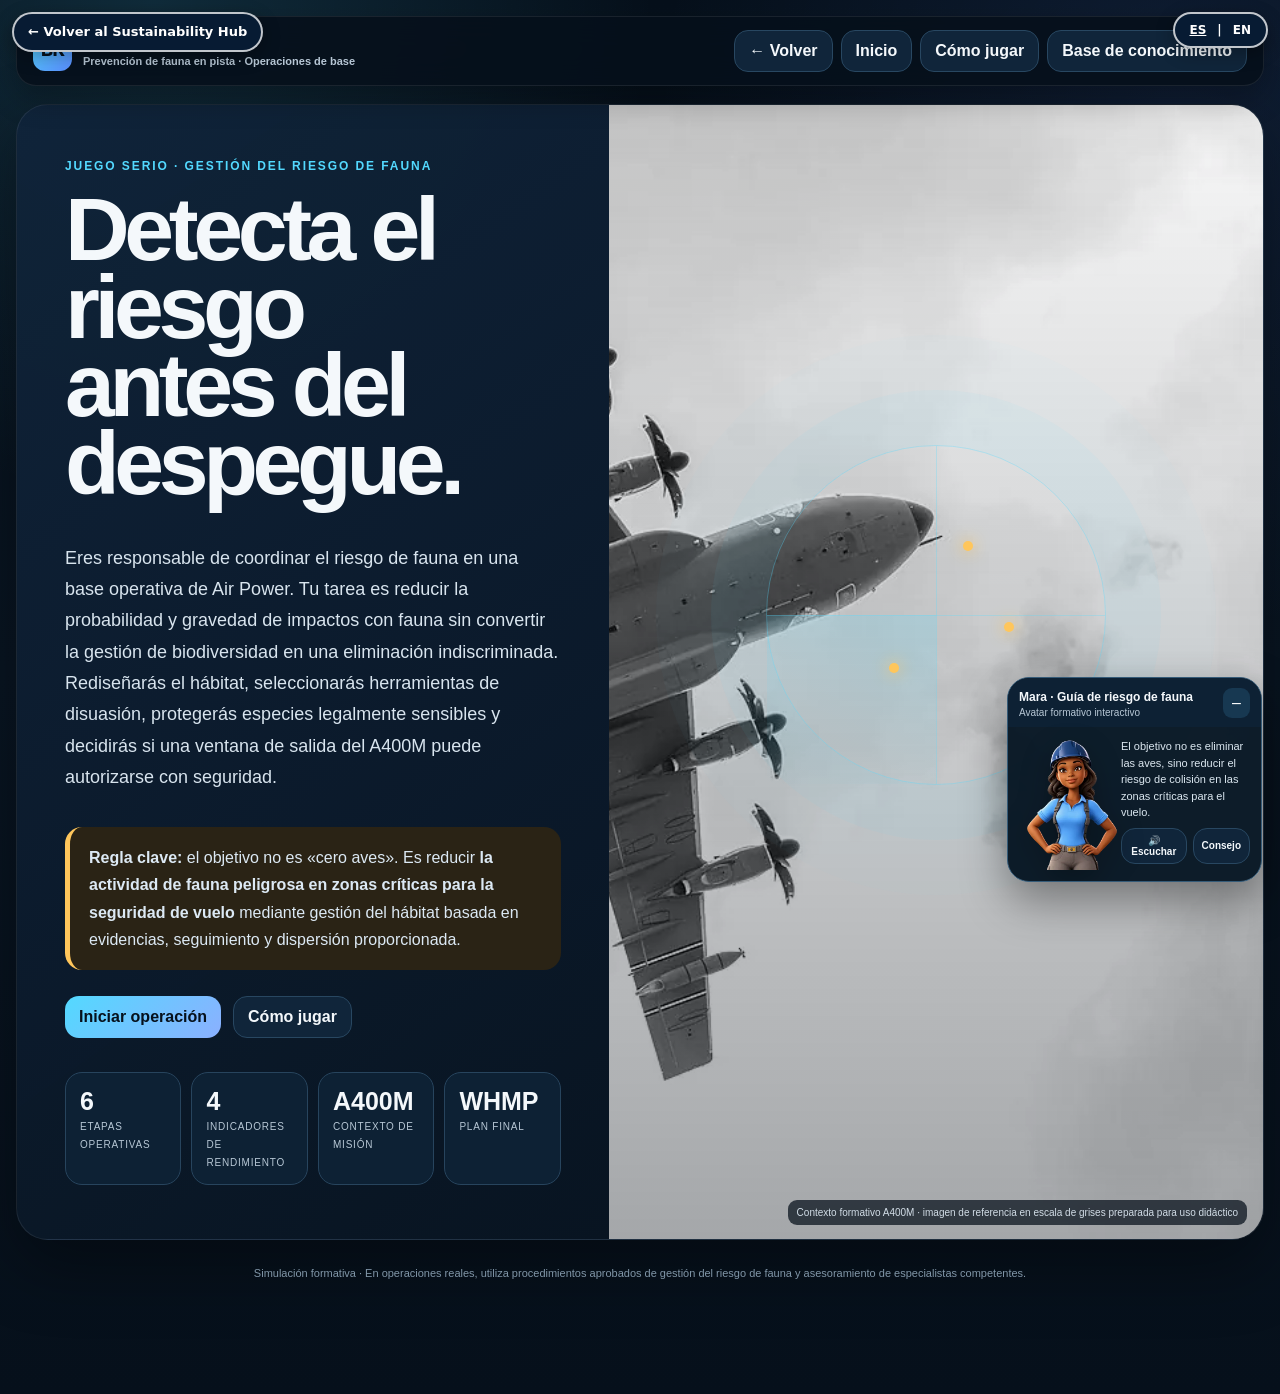
==== index.html @ 530a8920 "Replace schematic with hyperrealistic integrated airfield photo and reposition six clickable hotspot" ====
<!doctype html>
<html lang="en">
<head>
<meta charset="utf-8" />
<meta name="viewport" content="width=device-width,initial-scale=1" />
<title>Bio-Radar · Runway Wildlife Prevention</title>
<meta name="description" content="Interactive wildlife hazard management serious game for air-base operations." />
<style>
:root{
 --bg:#07111d;--bg2:#0b1a29;--panel:#0d2032;--panel2:#112a40;--line:#284761;--text:#f4f8fb;--muted:#b7c7d5;
 --cyan:#53d9ff;--blue:#5a8cff;--green:#58e6a4;--amber:#ffc65b;--red:#ff6e78;--violet:#b18cff;
 --shadow:0 24px 68px rgba(0,0,0,.38);--r:24px
}
*{box-sizing:border-box}html{scroll-behavior:smooth}body{margin:0;font-family:Inter,Segoe UI,Arial,sans-serif;color:var(--text);background:
radial-gradient(circle at 12% 0%,rgba(83,217,255,.14),transparent 28%),radial-gradient(circle at 92% 8%,rgba(90,140,255,.11),transparent 30%),linear-gradient(180deg,#06101b,#091522 48%,#06101b);min-height:100vh}
button{font:inherit}.shell{max-width:1460px;margin:auto;padding:16px}.topbar{position:sticky;top:10px;z-index:50;display:flex;align-items:center;justify-content:space-between;gap:14px;padding:13px 16px;background:rgba(6,16,27,.90);backdrop-filter:blur(16px);border:1px solid rgba(255,255,255,.08);border-radius:20px;box-shadow:0 12px 30px rgba(0,0,0,.28)}
.brand{display:flex;align-items:center;gap:11px;font-weight:900}.mark{width:39px;height:39px;border-radius:12px;background:linear-gradient(135deg,var(--cyan),var(--blue));color:#05121e;display:grid;place-items:center;font-weight:1000}.brand small{display:block;color:var(--muted);font-size:11px;font-weight:700;margin-top:2px}.nav{display:flex;gap:8px;flex-wrap:wrap}.btn{border:1px solid var(--line);background:#10253a;color:var(--text);padding:11px 14px;border-radius:14px;font-weight:850;cursor:pointer;transition:.18s}.btn:hover{transform:translateY(-1px);border-color:#4f789a}.btn.primary{background:linear-gradient(135deg,var(--cyan),#8bb0ff);color:#06111c;border:0}.btn.good{background:linear-gradient(135deg,var(--green),#8af2c2);color:#061611;border:0}.btn.warn{background:linear-gradient(135deg,var(--amber),#ffe0a0);color:#251600;border:0}.btn.danger{background:linear-gradient(135deg,#ff9da3,var(--red));color:#2a070b;border:0}.btn:disabled{opacity:.45;cursor:not-allowed;transform:none}.screen{display:none}.screen.active{display:block;animation:fade .24s ease}@keyframes fade{from{opacity:.2;transform:translateY(8px)}to{opacity:1;transform:none}}
.hero{margin-top:18px;min-height:760px;display:grid;grid-template-columns:.95fr 1.05fr;overflow:hidden;border:1px solid rgba(255,255,255,.08);border-radius:32px;background:linear-gradient(145deg,rgba(16,36,58,.96),rgba(6,16,27,.98));box-shadow:var(--shadow)}.hero-copy{padding:54px 48px;display:flex;flex-direction:column;justify-content:center}.eyebrow{font-size:12px;font-weight:900;text-transform:uppercase;letter-spacing:.16em;color:var(--cyan)}h1,h2,h3,h4{margin-top:0}.hero h1{font-size:clamp(54px,7vw,96px);line-height:.87;letter-spacing:-.06em;margin:18px 0 22px}.hero p{font-size:18px;line-height:1.74;color:#d8e4ee;max-width:700px}.hero-actions{display:flex;gap:12px;flex-wrap:wrap;margin-top:26px}.stat-grid{display:grid;grid-template-columns:repeat(4,1fr);gap:10px;margin-top:34px}.stat{padding:14px;border:1px solid #27445d;border-radius:17px;background:#0d2134}.stat b{display:block;font-size:25px}.stat span{font-size:10px;color:var(--muted);text-transform:uppercase;letter-spacing:.08em}
.hero-photo{position:relative;min-height:760px;background-image:linear-gradient(180deg,rgba(4,11,18,.03),rgba(4,11,18,.36)),url('assets/aircraft.webp');background-size:cover;background-position:30% 42%}.photo-credit{position:absolute;right:16px;bottom:14px;font-size:10px;color:#d2dde7;background:rgba(5,15,25,.72);padding:7px 9px;border-radius:9px}.radar{position:absolute;left:50%;top:45%;transform:translate(-50%,-50%);width:340px;height:340px;border-radius:50%;border:1px solid rgba(83,217,255,.35);box-shadow:0 0 0 55px rgba(83,217,255,.05),0 0 0 110px rgba(83,217,255,.025)}.radar:before,.radar:after{content:"";position:absolute;background:rgba(83,217,255,.28)}.radar:before{width:1px;height:100%;left:50%}.radar:after{height:1px;width:100%;top:50%}.sweep{position:absolute;inset:50% 50% 0 0;transform-origin:100% 0;background:linear-gradient(20deg,transparent,rgba(83,217,255,.22));animation:sweep 4s linear infinite}@keyframes sweep{to{transform:rotate(360deg)}}.blip{position:absolute;width:10px;height:10px;border-radius:50%;background:var(--amber);box-shadow:0 0 16px var(--amber);animation:blink 1.3s infinite}.b1{left:58%;top:28%}.b2{left:70%;top:52%;animation-delay:.3s}.b3{left:36%;top:64%;animation-delay:.7s}@keyframes blink{50%{opacity:.25;transform:scale(.72)}}
.page{margin-top:18px;padding:30px;border-radius:30px;background:linear-gradient(180deg,rgba(14,31,50,.97),rgba(7,17,29,.98));border:1px solid rgba(255,255,255,.08);box-shadow:var(--shadow)}.page-head{display:flex;justify-content:space-between;align-items:flex-start;gap:18px;margin-bottom:22px}.page-head h2{font-size:clamp(38px,5.2vw,68px);letter-spacing:-.05em;line-height:.95;margin:8px 0}.page-head p{max-width:820px;color:var(--muted);line-height:1.72}.chips{display:flex;gap:8px;flex-wrap:wrap}.chip{padding:8px 10px;border-radius:999px;border:1px solid #35536e;background:#0d2034;color:#dce9f6;font-size:10px;font-weight:900;text-transform:uppercase;letter-spacing:.08em}.chip.good{border-color:#2e755a;background:#0d2a21;color:#baf4d4}.chip.warn{border-color:#80672e;background:#2b2312;color:#ffe4a8}.chip.bad{border-color:#85424a;background:#32171b;color:#ffc2c8}
.grid3{display:grid;grid-template-columns:repeat(3,1fr);gap:15px}.card,.theory-card,.choice,.tool-card,.plan-card{border:1px solid #284761;border-radius:20px;background:linear-gradient(180deg,#10273d,#0b1d2e)}.card{padding:20px}.stepno{width:42px;height:42px;border-radius:13px;display:grid;place-items:center;background:linear-gradient(135deg,var(--cyan),#8da8ff);color:#06121f;font-weight:1000;margin-bottom:14px}.card p,.theory-card p,.theory-card li,.plan-card p{color:#c9d6e2;line-height:1.7}.callout{padding:17px 19px;border-radius:17px;border-left:5px solid var(--cyan);background:#0c2235;color:#dce9f4;line-height:1.7;margin-top:16px}.callout.warn{border-color:var(--amber);background:#2a2315}.callout.bad{border-color:var(--red);background:#2a171a}
.theory{display:grid;grid-template-columns:repeat(2,1fr);gap:15px}.theory-card{padding:22px}.theory-card h3{font-size:23px}.theory-card.wide{grid-column:1/-1}.theory-card ul,.theory-card ol{padding-left:20px}.deep{margin-top:13px;border:1px solid #31526c;border-radius:15px;overflow:hidden;background:#091b2a}.deep summary{cursor:pointer;padding:13px 15px;background:#102b43;font-weight:900}.deep summary::marker{color:var(--cyan)}.deep-body{padding:15px 17px}.learning-table{width:100%;border-collapse:collapse;margin-top:11px}.learning-table th,.learning-table td{border:1px solid #2a485f;padding:10px 11px;text-align:left;vertical-align:top;line-height:1.55}.learning-table th{background:#112a41}.learning-table td{color:#cbd8e4}
.mission-layout{display:grid;grid-template-columns:1.12fr .88fr;gap:18px}.map{position:relative;min-height:0;aspect-ratio:4/3;border-radius:22px;overflow:hidden;border:1px solid #648a8b;background:#314b42;isolation:isolate}
.map .airfield-photo{position:absolute;inset:0;display:block;width:100%;height:100%;object-fit:cover;object-position:center;z-index:1;pointer-events:none}
.map .airfield-photo:not([src]){display:none}
.map .airfield-map-scene{position:absolute;inset:0;width:100%;height:100%;display:block;pointer-events:none;z-index:0}
.map .hotspot,.map .map-legend{z-index:4}
.map .hotspot:focus-visible{outline:3px solid #fff;outline-offset:6px}
.map .map-training-label{position:absolute;top:12px;left:14px;padding:7px 10px;border:1px solid rgba(223,243,238,.25);border-radius:7px;background:rgba(6,23,35,.83);color:#e7f3f6;font-size:11px;font-weight:750;letter-spacing:.04em;z-index:3}
@media(max-width:650px){.map{min-height:0;aspect-ratio:4/3}.map .map-training-label{font-size:10px}.map-legend{max-width:94%}}.map:before,.map:after,.taxi,.pond,.grasszone,.building,.waste{display:none!important}.hotspot{position:absolute;width:40px;height:40px;border-radius:50%;display:grid;place-items:center;background:rgba(7,18,29,.92);border:2px solid var(--amber);color:var(--amber);font-weight:1000;cursor:pointer;box-shadow:0 0 0 8px rgba(255,198,91,.11)}.hotspot.seen{border-color:var(--green);color:var(--green);box-shadow:0 0 0 8px rgba(88,230,164,.1)}.h1{left:19%;top:34%}.h2{left:86%;top:39%}.h3{left:31%;top:15%}.h4{left:89%;top:61%}.h5{left:56%;top:38%}.h6{left:63%;top:62%}.map-legend{position:absolute;left:14px;bottom:14px;display:flex;gap:7px;flex-wrap:wrap;max-width:72%}.map-legend span{padding:7px 9px;border-radius:999px;background:rgba(5,14,23,.84);border:1px solid rgba(255,255,255,.13);font-size:10px;font-weight:800}.control{display:flex;flex-direction:column;gap:12px}.scorecard{padding:17px;border:1px solid #284761;background:#091827;border-radius:18px}.metric{display:grid;grid-template-columns:150px 1fr 44px;gap:9px;align-items:center;margin:10px 0}.metric label{font-size:12px;font-weight:800}.bar{height:10px;border-radius:999px;background:#172c3e;overflow:hidden}.fill{height:100%;background:linear-gradient(90deg,var(--red),var(--amber),var(--green));transition:.3s}.metric b{text-align:right;font-size:12px}.choice-set{display:grid;gap:9px}.choice{padding:14px;color:var(--text);cursor:pointer;text-align:left;transition:.16s}.choice:hover{transform:translateY(-1px);border-color:#4f7591}.choice.selected{border-color:var(--cyan);background:linear-gradient(180deg,#15364f,#0f273b);box-shadow:0 0 0 2px rgba(83,217,255,.1)}.choice strong{display:block;margin-bottom:5px}.choice span{display:block;font-size:12px;color:var(--muted);line-height:1.5}.choice small{display:inline-block;margin-top:7px;color:#9ae9ff;font-weight:800}.feedback{display:none;margin-top:12px;padding:16px;border-radius:16px;border:1px solid #315b78;background:#0b2235;line-height:1.65}.feedback.show{display:block}.feedback.ok{border-color:#33775a;background:#0c2a21}.feedback.ko{border-color:#87434b;background:#2c171a}.actions{display:flex;gap:10px;flex-wrap:wrap;margin-top:15px}
.tool-grid{display:grid;grid-template-columns:repeat(2,1fr);gap:11px}.tool-card{padding:16px;cursor:pointer;transition:.16s}.tool-card:hover{transform:translateY(-2px)}.tool-card.selected{border-color:var(--cyan);box-shadow:0 0 0 2px rgba(83,217,255,.1)}.tool-card b{display:block;margin-bottom:6px}.tool-card span{font-size:12px;color:var(--muted);line-height:1.48}.cost{display:inline-block;margin-top:8px;padding:5px 8px;border-radius:999px;background:#0b1a28;border:1px solid #35516a;font-size:10px;font-weight:900;color:#aeeeff}.budget{font-size:28px;font-weight:1000;color:var(--amber)}
.event{border-radius:22px;overflow:hidden;border:1px solid #35556e;background:linear-gradient(180deg,#112a41,#0b1d2d)}.event-photo{height:330px;background-image:linear-gradient(180deg,rgba(4,12,20,.02),rgba(4,12,20,.28)),url('assets/aircraft.webp');background-size:cover;background-position:30% 42%;position:relative}.event-photo .event-label{position:absolute;left:18px;bottom:17px;right:18px;padding:13px 15px;border-radius:15px;background:rgba(6,17,28,.84);border:1px solid rgba(255,255,255,.14)}.event-body{padding:18px}.timeline{display:grid;grid-template-columns:repeat(4,1fr);gap:8px;margin:14px 0}.tick{padding:10px;border-radius:13px;background:#0c2134;border:1px solid #2b4a63;font-size:11px}.tick.active{border-color:var(--amber);background:#2c2414}.tick.done{border-color:#2f7357;background:#0c2a21}
.plan-grid{display:grid;grid-template-columns:repeat(2,1fr);gap:12px}.plan-card{padding:16px;cursor:pointer}.plan-card.selected{border-color:var(--green);background:#0d2a21}.plan-card b{display:block;margin-bottom:5px}.plan-card span{font-size:12px;color:var(--muted);line-height:1.5}.result{display:grid;grid-template-columns:1fr 1fr;gap:18px}.big-score{font-size:clamp(90px,12vw,155px);font-weight:1000;line-height:.82;letter-spacing:-.07em}.rank{font-size:28px;color:var(--green);font-weight:900}.result-box{padding:22px;border:1px solid #2c4b65;border-radius:20px;background:#0c2032}.row{display:flex;justify-content:space-between;gap:12px;padding:11px 0;border-bottom:1px solid #28465f}.row:last-child{border:0}.ref{font-size:12px;line-height:1.6;color:#9db1c3}.ref a{color:#7ddfff}.footer{margin:25px 0 95px;text-align:center;color:#8196a8;font-size:11px;line-height:1.6}
.avatar-wrap{position:fixed;right:18px;bottom:18px;z-index:90;width:255px}.avatar{border:1px solid #355b78;background:rgba(8,23,37,.97);border-radius:22px;box-shadow:0 18px 46px rgba(0,0,0,.4);overflow:hidden}.avatar-head{display:flex;align-items:center;padding:9px 11px;background:#0d2134}.avatar-head b{font-size:12px}.avatar-head span{display:block;color:var(--muted);font-size:10px;margin-top:2px}.avatar-toggle{margin-left:auto;border:0;background:#173851;color:white;border-radius:9px;padding:6px 9px;cursor:pointer}.avatar-body{display:grid;grid-template-columns:92px 1fr;gap:10px;padding:11px}.avatar-img{width:104px;height:132px;object-fit:contain;filter:drop-shadow(0 10px 14px rgba(0,0,0,.32))}.avatar-msg{font-size:11px;line-height:1.5;color:#dbe7f0}.avatar-controls{display:flex;gap:6px;margin-top:7px}.avatar-controls .btn{font-size:10px;padding:6px 8px}.avatar-wrap.min .avatar-body{display:none}.speaking{animation:nod .55s infinite alternate}@keyframes nod{to{transform:translateY(2px)}}
.stage4-photo{min-height:480px;background-image:linear-gradient(180deg,rgba(10,27,42,.28),rgba(8,18,29,.38)),url('assets/aircraft.webp');background-size:cover;background-position:30% 42%;display:flex;flex-direction:column;justify-content:flex-start}.stage4-photo h3{font-size:34px;margin-top:210px;text-shadow:0 2px 8px rgba(0,0,0,.45)}.stage4-photo p{max-width:90%;background:rgba(7,18,29,.36);padding:8px 10px;border-radius:10px}.stage4-photo .chip{align-self:flex-start}.plan-card,.plan-card *{text-shadow:none}.plan-card h3,.plan-card h4,.plan-card b{color:#f3f9ff!important}.plan-card p,.plan-card span,.plan-card small{color:#dbe7f2!important}.plan-card.good h3,.plan-card.good b{color:#f2fff8!important}.plan-card.good p,.plan-card.good span{color:#dff7ea!important}.plan-card.bad h3,.plan-card.bad b{color:#fff5ef!important}.plan-card.bad p,.plan-card.bad span{color:#ffe2d3!important}@media(max-width:1050px){.hero,.mission-layout,.result{grid-template-columns:1fr}.hero-photo{min-height:520px}.stat-grid{grid-template-columns:repeat(2,1fr)}.grid3,.theory,.plan-grid{grid-template-columns:1fr}.theory-card.wide{grid-column:auto}.tool-grid{grid-template-columns:1fr}.page{padding:21px}.metric{grid-template-columns:120px 1fr 38px}.timeline{grid-template-columns:1fr 1fr}.avatar-wrap{right:8px;bottom:8px;width:220px}.topbar{align-items:flex-start}.nav{justify-content:flex-end}}
</style>
</head>
<body>
<a id="sn-hub-return" href="https://aug79-droid.github.io/sustainability-navigator/?lang=es#applications" aria-label="Volver al Sustainability Hub">← Volver al Sustainability Hub</a>
<style>
#sn-hub-return{position:fixed;z-index:2147483647;top:12px;left:12px;padding:10px 14px;border:2px solid rgba(255,255,255,.75);border-radius:999px;background:#071b33;color:#fff!important;font:800 13px/1.2 system-ui,sans-serif;text-decoration:none;box-shadow:0 5px 18px rgba(0,0,0,.3)}
#sn-hub-return:focus-visible{outline:3px solid #63d4e7;outline-offset:3px}
@media(max-width:600px){#sn-hub-return{top:8px;left:8px;padding:8px 11px;font-size:11px}}
</style>
<div class="shell">
<header class="topbar">
  <div class="brand"><div class="mark">BR</div><div>BIO-RADAR<small>Runway Wildlife Prevention · Base Operations</small></div></div>
  <div class="nav"><button class="btn" id="backBtn">← Back</button><button class="btn" data-go="home">Home</button><button class="btn" data-go="how">How to Play</button><button class="btn" data-go="knowledge">Knowledge Base</button></div>
</header>
<main>
<section id="home" class="screen active">
  <div class="hero">
    <div class="hero-copy"><div class="eyebrow">Serious game · Wildlife hazard management</div><h1>See the risk<br>before take-off.</h1><p>You are the wildlife-risk coordinator for an Air Power operating base. Your task is to reduce the probability and severity of wildlife strikes without turning biodiversity management into indiscriminate wildlife removal. You will redesign habitat, select deterrence tools, protect legally sensitive species and decide whether an A400M departure window is safe to release.</p>
      <div class="callout warn"><b>Core rule:</b> the objective is not “zero birds”. It is to reduce <b>hazardous wildlife activity in critical flight-safety zones</b> through evidence-based habitat management, monitoring and proportionate dispersal.</div>
      <div class="hero-actions"><button class="btn primary" data-go="briefing">Start Operation</button><button class="btn" data-go="how">How to Play</button></div>
      <div class="stat-grid"><div class="stat"><b>6</b><span>operational stages</span></div><div class="stat"><b>4</b><span>performance metrics</span></div><div class="stat"><b>A400M</b><span>mission context</span></div><div class="stat"><b>WHMP</b><span>final plan</span></div></div>
    </div>
    <div class="hero-photo"><div class="radar"><div class="sweep"></div><i class="blip b1"></i><i class="blip b2"></i><i class="blip b3"></i></div><div class="photo-credit">A400M training context · cleaned grayscale reference image for learning use</div></div>
  </div>
</section>
<section id="how" class="screen"><div class="page"><div class="page-head"><div><div class="eyebrow">Before Stage 1</div><h2>How the game works</h2><p>Bio-Radar is a wildlife-risk management simulator. You score by building a complete system that prevents wildlife attractants, detects changing conditions, uses active dispersal proportionately and respects wildlife-protection law.</p></div></div>
<div class="grid3"><div class="card"><div class="stepno">1</div><h3>Read the airfield</h3><p>Inspect the runway environment, identify attractants and distinguish a wildlife sighting from a real flight-safety hazard.</p></div><div class="card"><div class="stepno">2</div><h3>Change the habitat</h3><p>Reduce food, water, shelter and nesting opportunities before relying on repeated reactive dispersal.</p></div><div class="card"><div class="stepno">3</div><h3>Manage the operation</h3><p>Choose deterrence tools, respond to protected species and make an evidence-based release decision for an A400M movement.</p></div></div>
<div class="callout"><b>Your four indicators:</b> Flight Safety, Wildlife Protection, Operational Continuity and Evidence & Compliance. A decision that maximises one while damaging the others may still be a poor management decision.</div>
<div class="callout warn"><b>Important:</b> drones/UAS near aerodromes are not routine bird-chasing toys. Their use requires airside coordination, airspace authorisation and any wildlife permits required by the jurisdiction. Falconry is also a specialist tool, not a universal solution.</div><div class="actions"><button class="btn primary" data-go="briefing">Continue</button></div></div></section>
<section id="briefing" class="screen"><div class="page"><div class="page-head"><div><div class="eyebrow">Mission briefing</div><h2>Runway 27 · Wildlife pressure rising</h2><p>Strike reports and patrol observations show recurring wildlife activity around the movement area. A morning A400M departure is scheduled during a period of increased bird movement. You have one shift to redesign the preventive controls and prove that the departure decision is defensible.</p></div><div class="chips"><span class="chip warn">Seasonal movement</span><span class="chip">A400M departure</span><span class="chip">Protected species present</span></div></div>
<div class="theory"><div class="theory-card"><h3>What counts as wildlife hazard management?</h3><p>ICAO guidance frames wildlife hazard management as a structured programme: identify hazards, collect and analyse wildlife and strike data, manage habitat and land use, use dispersal/repellent methods, train personnel and continuously evaluate whether controls are effective. EASA Regulation (EU) No 139/2014 similarly requires ongoing evaluation of wildlife hazards at aerodromes and monitoring of surrounding land uses that can encourage hazardous wildlife activity.</p></div>
<div class="theory-card"><h3>Birds are not all the same risk</h3><p>Risk depends on more than presence. Species, body mass, flock size, flight behaviour, altitude, location relative to runway/approach paths, time of day and phase of aircraft operation all matter. A small passerine away from the movement area may present less risk than a flock of large gulls or geese crossing the climb-out path.</p></div>
<div class="theory-card wide"><h3>The management hierarchy used in Bio-Radar</h3><table class="learning-table"><tr><th>Layer</th><th>Purpose</th><th>Examples</th></tr><tr><td>1. Monitor</td><td>Know what species are present, when, where and why.</td><td>Patrols, strike data, species ID, trend analysis, avian radar where appropriate.</td></tr><tr><td>2. Habitat</td><td>Remove or reduce attractants before wildlife becomes established.</td><td>Vegetation strategy, drainage, food/waste control, building exclusion, surrounding land-use review.</td></tr><tr><td>3. Active dispersal</td><td>Move hazardous wildlife from critical zones when required.</td><td>Vehicle approach, acoustic/pyrotechnic tools, trained dogs/falconry, authorised UAS where lawful and operationally integrated.</td></tr><tr><td>4. Operational response</td><td>Change the aircraft operation when risk remains unacceptable.</td><td>Hold, delay, inspect, coordinate with ATC/ops, issue operational information where applicable.</td></tr><tr><td>5. Learn</td><td>Use incidents and observations to improve the plan.</td><td>Reporting, root-cause review, seasonal trends, control-effectiveness metrics.</td></tr></table></div></div><div class="actions"><button class="btn primary" data-go="mission1">Begin Stage 1 — Scan the Airfield</button></div></div></section>
<section id="mission1" class="screen"><div class="page"><div class="page-head"><div><div class="eyebrow">Stage 1 / Hazard identification</div><h2>Scan the airfield</h2><p>Click all six hotspots. Then select the factor that should receive immediate management priority based on its potential to create repeated hazardous wildlife activity.</p></div></div><div class="mission-layout"><div class="map"><svg class="airfield-map-scene" viewBox="0 0 1000 700" preserveAspectRatio="none" xmlns="http://www.w3.org/2000/svg" aria-hidden="true">
  <defs>
    <linearGradient id="br-ground" x1="0" y1="0" x2="1" y2="1"><stop offset="0" stop-color="#627966"/><stop offset=".52" stop-color="#466653"/><stop offset="1" stop-color="#314a42"/></linearGradient>
    <linearGradient id="br-water" x1="0" y1="0" x2="1" y2="1"><stop offset="0" stop-color="#4289a3"/><stop offset=".65" stop-color="#245e75"/><stop offset="1" stop-color="#153b53"/></linearGradient>
    <pattern id="br-terrain" patternUnits="userSpaceOnUse" width="38" height="35"><path d="M2 4l10 4m15 13l-8 6M3 28l6-2" stroke="#a3b58d" stroke-width="2" opacity=".24" fill="none"/></pattern>
    <pattern id="br-lawn" patternUnits="userSpaceOnUse" width="22" height="18"><path d="M2 8l6 2m11-8l-5 6" stroke="#bfd0a4" stroke-width="1" opacity=".28"/></pattern>
  </defs>
  <rect width="1000" height="700" fill="url(#br-ground)"/>
  <rect width="1000" height="700" fill="url(#br-terrain)"/>
  <!-- Grassed airfield edges and wildlife habitat -->
  <path d="M0 0H450L365 155 370 345 240 475 0 455Z" fill="#63816a" opacity=".92"/>
  <path d="M0 0H450L365 155 370 345 240 475 0 455Z" fill="url(#br-lawn)"/>
  <path d="M30 40l280-40 62 106-86 64-238 34z" fill="#708a55" opacity=".74"/>
  <path d="M0 385l260 35 132 113-155 167H0Z" fill="#64866b"/>
  <path d="M60 520l160-40 132 120-70 100H44Z" fill="#375b4b" opacity=".58"/>
  <path d="M610 340l180-48 210 65V700H650Z" fill="#638066" opacity=".75"/>
  <!-- Apron, service roads and hangar hardstanding -->
  <path d="M760 0H1000V345L735 324l-102-65 61-164z" fill="#89979a"/>
  <path d="M773 10H1000V330L745 303l-69-68 56-140z" fill="#73848b" opacity=".65"/>
  <path d="M685 280l105 14 210 65v45L671 336z" fill="#b3babc" opacity=".65"/>
  <path d="M0 566l315-36 140-67 520 10 25 52-525 7-146 93L0 663Z" fill="#708083" stroke="#a7b9ab" stroke-width="5"/>
  <path d="M0 616l290-27 163-81 519 4" fill="none" stroke="#d1c089" stroke-width="3" stroke-dasharray="25 23" opacity=".65"/>
  <!-- Main runway 27, visible and clearly distinguishable -->
  <rect x="-15" y="185" width="1030" height="133" rx="3" fill="#263740" stroke="#d2d8d4" stroke-width="8"/>
  <rect x="0" y="199" width="1000" height="106" fill="#3d5059"/>
  <path d="M0 212H1000M0 291H1000" stroke="#aebdc1" stroke-width="2" opacity=".72"/>
  <path d="M0 253H1000" stroke="#e2e9e4" stroke-width="4" stroke-dasharray="46 30" opacity=".86"/>
  <g fill="#f4f3e4" opacity=".82">
    <rect x="35" y="224" width="6" height="60"/><rect x="53" y="224" width="6" height="60"/>
    <rect x="75" y="224" width="6" height="60"/><rect x="92" y="224" width="6" height="60"/>
    <rect x="922" y="224" width="6" height="60"/><rect x="938" y="224" width="6" height="60"/>
    <rect x="955" y="224" width="6" height="60"/><rect x="972" y="224" width="6" height="60"/>
  </g>
  <g fill="#f2eee1" font-size="29" font-family="Arial,sans-serif" font-weight="800" opacity=".92">
    <text x="113" y="246">27</text><text x="845" y="247">09</text>
  </g>
  <!-- Taxiway and associated mown verge (hotspot 6) -->
  <path d="M458 321V477Q458 512 490 513H999" fill="none" stroke="#b5c1b7" stroke-width="109" opacity=".65"/>
  <path d="M458 320V476Q458 506 494 506H1000" fill="none" stroke="#536671" stroke-width="93"/>
  <path d="M458 319V470Q458 509 495 508H1000" fill="none" stroke="#f0d287" stroke-width="3" stroke-dasharray="27 19"/>
  <path d="M410 330V466Q410 553 495 553H1000" fill="none" stroke="#8ba36d" stroke-width="24" opacity=".7"/>
  <!-- Wildlife corridors and distinct habitat cues -->
  <path d="M170 86C280 121 409 147 514 223S742 404 887 596" stroke="#f4c879" stroke-width="7" fill="none" stroke-dasharray="12 16" opacity=".79"/>
  <path d="M879 570l8 25-26-8" stroke="#f4c879" stroke-width="7" fill="none" stroke-linecap="round"/>
  <g fill="#2b493c" opacity=".65">
    <ellipse cx="85" cy="108" rx="23" ry="13"/><ellipse cx="116" cy="149" rx="18" ry="19"/>
    <ellipse cx="293" cy="73" rx="22" ry="11"/><ellipse cx="160" cy="357" rx="34" ry="18"/>
    <ellipse cx="225" cy="604" rx="28" ry="14"/><ellipse cx="733" cy="400" rx="39" ry="22"/>
  </g>
  <!-- Flat-roofed hangars near hotspot 3 -->
  <g stroke="#d7dfe0" stroke-width="3">
    <rect x="778" y="45" width="198" height="63" rx="4" fill="#b5c2c8"/>
    <rect x="785" y="120" width="193" height="62" rx="4" fill="#a4b5ba"/>
    <rect x="822" y="190" width="156" height="53" rx="4" fill="#98a9b1"/>
  </g>
  <g stroke="#7e9297" stroke-width="2"><path d="M792 54h170M792 68h170M792 81h170M800 128h162M800 142h162M800 155h162M834 203h130M834 216h130"/></g>
  <!-- Retention pond, water after rainfall (hotspot 2) -->
  <path d="M829 550Q871 528 924 552T973 617Q960 668 897 675T815 638Q793 589 829 550Z" fill="#274f4c" stroke="#9bb9ac" stroke-width="11"/>
  <path d="M836 564Q879 547 920 567T957 618Q936 656 889 657T824 623Q813 585 836 564Z" fill="url(#br-water)"/>
  <path d="M846 597q50-26 89 4M852 620q40-15 75 2" fill="none" stroke="#8fc8cd" stroke-width="3" opacity=".5"/>
  <!-- Refuse / service compound (hotspot 4) -->
  <rect x="731" y="602" width="75" height="67" rx="5" fill="#748682" stroke="#c4c3a1" stroke-width="4"/>
  <rect x="743" y="613" width="24" height="25" rx="3" fill="#354b51"/><rect x="774" y="613" width="22" height="25" rx="3" fill="#33464e"/>
  <rect x="741" y="644" width="56" height="13" fill="#c1a26d" opacity=".8"/>
  <!-- Operational cartographic grid -->
  <g stroke="#e8f6ec" stroke-width="1" opacity=".14">
    <path d="M250 0V700M500 0V700M750 0V700M0 175H1000M0 350H1000M0 525H1000"/>
  </g>
  <rect x="8" y="8" width="984" height="684" rx="8" fill="none" stroke="#d8ece2" stroke-width="2" opacity=".35"/>
</svg><img class="airfield-photo" src="assets/airfield-aerial-2026.avif" alt="" aria-hidden="true" width="1000" height="750" decoding="async" fetchpriority="high" onerror="this.style.display='none'"><div class="map-training-label">Airfield aerial · AI-generated training image</div><div class="taxi"></div><div class="pond"></div><div class="grasszone"></div><div class="building"></div><div class="waste"></div><button class="hotspot h1" data-hot="Grass / invertebrate & seed availability">1</button><button class="hotspot h2" data-hot="Standing water after rainfall">2</button><button class="hotspot h3" data-hot="Flat-roof loafing / nesting opportunity">3</button><button class="hotspot h4" data-hot="Food waste / unsecured refuse">4</button><button class="hotspot h5" data-hot="Runway-crossing flight line">5</button><button class="hotspot h6" data-hot="Taxiway verge / small mammal prey base">6</button><div class="map-legend"><span>Runway 27</span><span>Movement area</span><span>Habitat attractants</span><span>Flight-line risk</span></div></div><div class="control"><div class="scorecard" id="score1"></div><div class="callout" id="hotInfo">Select a numbered hotspot to inspect it.</div><div class="choice-set" data-stage="1"><button class="choice" data-option="1A"><strong>A. Focus only on the birds currently visible</strong><span>Reactive patrols, no investigation of why the same species return.</span><small>Symptom-focused</small></button><button class="choice" data-option="1B"><strong>B. Prioritise persistent attractants and runway-crossing behaviour</strong><span>Use data to identify the food/water/shelter features driving repeat presence in critical flight zones.</span><small>Systemic risk reduction</small></button><button class="choice" data-option="1C"><strong>C. Remove all vegetation around the runway</strong><span>Assumes bare ground is automatically safer and ignores erosion, prey availability and site-specific ecology.</span><small>Over-simplified</small></button></div><div class="actions"><button class="btn primary" id="eval1">Evaluate Stage 1</button></div><div class="feedback" id="fb1"></div></div></div></div></section>
<section id="theory1" class="screen"><div class="page"><div class="page-head"><div><div class="eyebrow">Learning checkpoint 1</div><h2>Risk starts with ecology and behaviour</h2></div></div><div class="theory"><div class="theory-card"><h3>1. Hazard is not the same as presence</h3><p>A wildlife inventory tells you what exists; a hazard assessment asks which animals can realistically interact with aircraft. Large flocking birds, waterfowl, gulls and raptors may create disproportionate strike severity because body mass and group behaviour affect impact energy and the probability of multiple ingestion/impact events. Location is equally important: the same species can be low risk in a remote corner and high risk when routinely crossing runway or climb-out paths.</p></div><div class="theory-card"><h3>2. Build the source–attractant–movement model</h3><p>Ask why wildlife is present: food, water, shelter, roosting, nesting, safety from predators or simply a convenient movement corridor. Then ask how that attraction connects to aircraft paths. The purpose of the model is to identify a manageable cause rather than repeatedly treating the visible symptom.</p></div><div class="theory-card"><h3>3. Use strike and observation data together</h3><p>Strike reports can underestimate risk if reporting is incomplete, while sightings alone can exaggerate risk if all species are treated equally. Strong programmes combine strike history, species identification, carcass/remains data, patrol observations, seasonal patterns, time-of-day patterns and operational context.</p></div><div class="theory-card"><h3>4. Surrounding land use matters</h3><p>EASA requires monitoring of developments that may encourage harmful wildlife activity around aerodromes. Waste facilities, standing water, wetlands, sewage treatment, certain landscaping and other land uses can generate regular bird movements across the airfield even when the attractant itself is outside the perimeter.</p></div><div class="theory-card wide"><h3>5. A practical risk matrix</h3><table class="learning-table"><tr><th>Variable</th><th>Lower concern</th><th>Higher concern</th></tr><tr><td>Species/body mass</td><td>Small, low-mass individual</td><td>Large bird or heavy flocking species</td></tr><tr><td>Group size</td><td>Single individual</td><td>Dense flock / repeated flock movement</td></tr><tr><td>Location</td><td>Away from aircraft movement</td><td>Runway, approach, departure, taxi route</td></tr><tr><td>Behaviour</td><td>Stationary, predictable</td><td>Crossing flight paths, feeding, flocking, thermal soaring</td></tr><tr><td>Persistence</td><td>One-off</td><td>Daily/seasonal recurrence linked to a stable attractant</td></tr><tr><td>Operational timing</td><td>Low activity period</td><td>Coincides with take-off/landing bank</td></tr></table></div></div><div class="actions"><button class="btn primary" data-go="mission2">Stage 2 — Redesign the Habitat</button></div></div></section>
<section id="mission2" class="screen"><div class="page"><div class="page-head"><div><div class="eyebrow">Stage 2 / Habitat management</div><h2>Spend the habitat budget wisely</h2><p>You have <b>6 intervention points</b>. Select a package that reduces persistent attractants without assuming one universal grass height or destroying habitat indiscriminately.</p></div><div><div class="eyebrow">Budget remaining</div><div class="budget" id="budget">6</div></div></div><div class="mission-layout"><div><div class="tool-grid" id="habitatTools"><button class="tool-card" data-cost="2" data-key="drain"><b>Improve drainage / remove persistent standing water</b><span>Correct depressions and drainage issues that repeatedly create feeding/bathing habitat.</span><i class="cost">2 pts</i></button><button class="tool-card" data-cost="2" data-key="grass"><b>Species- and site-specific vegetation regime</b><span>Set sward height and mowing regime from local wildlife evidence, not from a universal cosmetic standard.</span><i class="cost">2 pts</i></button><button class="tool-card" data-cost="1" data-key="waste"><b>Secure food and waste sources</b><span>Remove accessible organic waste and reinforce housekeeping around catering/refuse points.</span><i class="cost">1 pt</i></button><button class="tool-card" data-cost="1" data-key="roof"><b>Exclude roosting/nesting opportunities on critical buildings</b><span>Use legal, non-harmful design/exclusion measures before birds establish where practical.</span><i class="cost">1 pt</i></button><button class="tool-card" data-cost="3" data-key="clear"><b>Strip all vegetation to bare soil</b><span>Looks decisive but can create erosion, invertebrate exposure and new attractants.</span><i class="cost">3 pts</i></button><button class="tool-card" data-cost="2" data-key="pond"><b>Create a permanent open pond beside the runway</b><span>Biodiversity enhancement without wildlife-strike safeguarding assessment.</span><i class="cost">2 pts</i></button></div><div class="actions"><button class="btn primary" id="eval2">Evaluate Habitat Plan</button></div><div class="feedback" id="fb2"></div></div><div class="control"><div class="scorecard" id="score2"></div><div class="callout"><b>No universal grass rule:</b> UK CAA CAP 772 notes that long-grass management can be effective in many UK settings, historically around 200–300 mm, but explicitly warns that one size does not fit all aerodromes. Species, climate, soil, operations and local evidence matter.</div><div class="callout warn"><b>Biodiversity and flight safety can coexist</b>, but biodiversity enhancements near aerodromes must be designed so they do not increase net wildlife-strike risk.</div></div></div></div></section>
<section id="theory2" class="screen"><div class="page"><div class="page-head"><div><div class="eyebrow">Learning checkpoint 2</div><h2>Habitat management reduces the need to chase birds</h2></div></div><div class="theory"><div class="theory-card"><h3>1. Food, water, shelter and security</h3><p>Wildlife stays where the environment rewards it. Standing water can attract waterfowl, gulls and wading birds. Short turf can expose invertebrates or provide grazing for some species; taller or poorly managed vegetation can create cover for small mammals that attract raptors. Waste, seeds, berries, roof structures, drainage basins and disturbed soils can all modify the wildlife community.</p></div><div class="theory-card"><h3>2. Grass height must be evidence-based</h3><p>CAP 772 describes long-grass management as an established UK method and cites 200–300 mm as historically effective for reducing many hazardous species, while also stating clearly that environmental, climatic and operational differences make a single universal rule inappropriate. Other jurisdictions and species assemblages can require different regimes. The correct learning is not “always cut to X cm”; it is “manage vegetation for the hazardous species actually present, then verify the result.”</p></div><div class="theory-card"><h3>3. Water management is one of the strongest levers</h3><p>FAA guidance identifies standing water as a strong attractant and recommends eliminating it as far as practical, improving drainage and designing detention systems to avoid persistent wet conditions where feasible. Where water cannot be eliminated, physical exclusion or other design solutions may reduce its attractiveness, subject to engineering and emergency-access constraints.</p></div><div class="theory-card"><h3>4. Biodiversity features need safeguarding design</h3><p>Wildlife hazard management does not mean banning biodiversity. UK CAA safeguarding guidance explicitly notes that biodiversity enhancements and bird-strike risk reduction can coexist if designed correctly. The question is whether an enhancement increases the abundance or movement of hazardous species in critical aviation zones. A pollinator feature far from flight paths may have a different risk profile from a large open water body that attracts flocking waterfowl.</p></div><div class="theory-card wide"><h3>5. Habitat work should change measurable behaviour</h3><p>A habitat action is successful when the hazardous species uses the critical area less often, spends less time there, or no longer crosses aircraft paths as frequently. Measure the ecological response: sightings per patrol, flock size, time-in-zone, recurring species, strike rate/severity, attractant persistence and seasonal trends. “We mowed the grass” is an activity; “large gull presence in the departure-side verge fell 60% during the target season without shifting the problem to another critical zone” is a performance statement.</p></div></div><div class="actions"><button class="btn primary" data-go="mission3">Stage 3 — Choose Active Dispersal</button></div></div></section>
<section id="mission3" class="screen"><div class="page"><div class="page-head"><div><div class="eyebrow">Stage 3 / Active control</div><h2>Select the dispersal package</h2><p>A flock of gulls repeatedly enters the runway strip from a nearby feeding route. Habitat changes will take time to mature. Choose the operational response for today.</p></div></div><div class="mission-layout"><div class="event"><div class="event-photo"><div class="event-label"><b>07:10 · Gull flock moving toward Runway 27</b><br><span style="color:var(--muted)">A400M departure bank begins in 25 minutes.</span></div></div><div class="event-body"><div class="timeline"><div class="tick active">Detection<br><b>Flock inbound</b></div><div class="tick">Assessment<br><b>High crossing probability</b></div><div class="tick">Dispersal<br><b>Choose method</b></div><div class="tick">Release<br><b>Verify clear</b></div></div></div></div><div class="control"><div class="scorecard" id="score3"></div><div class="choice-set" data-stage="3"><button class="choice" data-option="3A"><strong>A. Use one deterrent repeatedly until birds habituate</strong><span>Same vehicle/horn response every day with no variation or habitat follow-up.</span><small>Habituation risk</small></button><button class="choice" data-option="3B"><strong>B. Integrated dispersal: patrol + species-appropriate aversive tools + verification</strong><span>Use trained wildlife personnel, vary lawful techniques, keep aircraft operations coordinated and confirm the flock has left the critical zone before release.</span><small>Preferred operational package</small></button><button class="choice" data-option="3C"><strong>C. Launch a drone immediately into the active runway environment</strong><span>No airspace coordination, no operational segregation and no wildlife-permit check.</span><small>Creates a second aviation hazard</small></button><button class="choice" data-option="3D"><strong>D. Falconry alone, every day, for every species</strong><span>Specialist biological deterrence can be useful, but effectiveness is species/site dependent and requires trained operators and integration with the wider plan.</span><small>Tool, not strategy</small></button></div><div class="actions"><button class="btn primary" id="eval3">Evaluate Stage 3</button></div><div class="feedback" id="fb3"></div></div></div></div></section>
<section id="theory3" class="screen"><div class="page"><div class="page-head"><div><div class="eyebrow">Learning checkpoint 3</div><h2>Deterrence works best as an adaptive toolbox</h2></div></div><div class="theory"><div class="theory-card"><h3>1. Habituation is the enemy of routine</h3><p>Birds learn. A stimulus that initially causes escape may lose effect if it is repeated predictably and never followed by a meaningful consequence. Good programmes vary methods, match them to species behaviour and combine dispersal with habitat measures so animals do not immediately return to the same food or shelter reward.</p></div><div class="theory-card"><h3>2. Falconry is a specialist biological signal</h3><p>Trained raptors can create a credible predation threat and can be effective for some species and sites. But performance depends on target species, weather, visibility, operator skill, airfield layout and how the method is integrated with other controls. It should not be presented as a universal replacement for habitat management or risk assessment.</p></div><div class="theory-card"><h3>3. UAS/drones require aviation integration</h3><p>FAA guidance on UAS for wildlife dispersal emphasises coordination with the airport operator, airspace authorisation and relevant wildlife permits before operations. The reason is obvious: an uncoordinated drone near a runway can itself become an airborne conflict. In this game, UAS is therefore an advanced conditional tool, never the default first response.</p></div><div class="theory-card"><h3>4. Repellents and aversive tools are species-specific</h3><p>Vehicle approach, distress calls, pyrotechnics, acoustic devices, dogs, lasers and other deterrents have different effectiveness, legal constraints and operational limitations. Some can disturb non-target species or neighbouring communities. The wildlife-management plan should define authorised tools, competence requirements, safe-use zones and stop criteria.</p></div><div class="theory-card wide"><h3>5. The dispersal action is incomplete until the risk is re-assessed</h3><p>“Birds moved” is not enough. Where did they move? Did they cross the runway? Did the flock split into smaller groups? Did they settle on the opposite side of the movement area? Did they return after two minutes? A professional wildlife operator observes the post-dispersal behaviour and only then supports an operational release decision.</p></div></div><div class="actions"><button class="btn primary" data-go="mission4">Stage 4 — Protected Species Decision</button></div></div></section>
<section id="mission4" class="screen"><div class="page"><div class="page-head"><div><div class="eyebrow">Stage 4 / Legal & biodiversity control</div><h2>A protected bird is nesting near an operational building</h2><p>The nest is close enough to increase repeated flight activity toward the movement area. What do you do?</p></div></div><div class="mission-layout"><div><div class="card stage4-photo"><div class="chip warn">Protected species / active nest suspected</div><h3>Safety risk and wildlife law now overlap.</h3><p>The correct answer must protect flight safety without assuming an active nest can simply be removed because it is inconvenient.</p></div></div><div class="control"><div class="scorecard" id="score4"></div><div class="choice-set" data-stage="4"><button class="choice" data-option="4A"><strong>A. Remove the nest immediately before the next flight</strong><span>No species confirmation, legal check or permit/derogation assessment.</span><small>High legal/ecological risk</small></button><button class="choice" data-option="4B"><strong>B. Verify species/nest status, apply interim flight-safety controls and activate the lawful wildlife-response process</strong><span>Coordinate wildlife specialist, operations and competent authority/permit process as applicable; manage risk now and prevent re-establishment lawfully later.</span><small>Integrated response</small></button><button class="choice" data-option="4C"><strong>C. Ignore the nest because protected wildlife always takes priority</strong><span>Fails to manage a known aviation safety risk.</span><small>False conflict framing</small></button><button class="choice" data-option="4D"><strong>D. Disturb the birds continuously until they abandon the site</strong><span>Deliberate disturbance during breeding can itself be legally restricted.</span><small>Potentially unlawful disturbance</small></button></div><div class="actions"><button class="btn primary" id="eval4">Evaluate Stage 4</button></div><div class="feedback" id="fb4"></div></div></div></div></section>
<section id="theory4" class="screen"><div class="page"><div class="page-head"><div><div class="eyebrow">Learning checkpoint 4</div><h2>Protected species do not remove the duty to manage safety</h2></div></div><div class="theory"><div class="theory-card"><h3>1. The legal baseline in the EU</h3><p>The EU Birds Directive establishes a general protection system for wild birds, including prohibitions on deliberate killing/capture, deliberate destruction or damage to nests and eggs, and significant deliberate disturbance especially during breeding and rearing. Derogations can exist under specified conditions, but they are not something an operator should assume on the spot.</p></div><div class="theory-card"><h3>2. Separate the immediate risk from the long-term habitat fix</h3><p>If an active nest or protected species creates a current flight-safety concern, the operational response may include temporary restrictions, patrol intensification, rerouting or other locally authorised controls while legal/ecological specialists determine what wildlife action is permitted. After the sensitive period, building design, exclusion and habitat management can reduce the chance of re-establishment.</p></div><div class="theory-card"><h3>3. Preventing establishment is often easier than removing it</h3><p>Bird-proofing ledges, closing access points and managing attractive roof features before the breeding season can be more effective and legally simpler than dealing with an active nest. Prevention should therefore be built into facilities management and maintenance planning.</p></div><div class="theory-card"><h3>4. Military context still needs legal clarity</h3><p>This simulator uses civil international/European guidance as a technical reference. A military airbase may operate under different national military aviation regulations and specific defence derogations. The correct professional behaviour is to verify the applicable regime, not to assume that civil rules automatically apply—or that military status automatically removes wildlife-protection obligations.</p></div><div class="theory-card wide"><h3>5. The false choice to avoid</h3><p>“Either protect birds or protect aircraft” is poor management framing. The better question is: <b>how do we keep high-risk wildlife out of critical aviation zones while maintaining lawful conservation outcomes elsewhere?</b> That can mean relocating biodiversity enhancement away from high-risk corridors, designing buildings to resist nesting, managing water differently and coordinating land use beyond the perimeter.</p></div></div><div class="actions"><button class="btn primary" data-go="mission5">Stage 5 — A400M Departure Window</button></div></div></section>
<section id="mission5" class="screen"><div class="page"><div class="page-head"><div><div class="eyebrow">Stage 5 / Dynamic operation</div><h2>Release or hold the A400M?</h2><p>Five minutes to planned departure. Bio-Radar shows a medium-sized flock moving toward the departure-side grass. Patrol reports the flock is currently outside the runway strip but trending inward.</p></div></div><div class="mission-layout"><div class="event"><div class="event-photo"><div class="event-label"><b>Departure decision window · T−05:00</b><br><span style="color:var(--muted)">Risk is dynamic. Use the sequence, not intuition.</span></div></div><div class="event-body"><div class="timeline" id="timeline"><div class="tick active">1 · Detect</div><div class="tick">2 · Assess</div><div class="tick">3 · Control</div><div class="tick">4 · Release</div></div><div class="callout" id="eventInfo">Select the safest sequence below.</div></div></div><div class="control"><div class="scorecard" id="score5"></div><div class="choice-set" data-stage="5"><button class="choice" data-option="5A"><strong>A. Depart on time because no bird is physically on the runway</strong><span>Ignores trajectory, flock behaviour and departure-path exposure.</span><small>Static snapshot</small></button><button class="choice" data-option="5B"><strong>B. Hold briefly, deploy trained wildlife control, track flock movement, reassess and release only after the critical zone/trajectory is acceptable</strong><span>Uses a dynamic risk loop and maintains operational coordination.</span><small>Defensible release logic</small></button><button class="choice" data-option="5C"><strong>C. Cancel the entire day of flying immediately</strong><span>May be disproportionate when risk can be reduced and verified in minutes.</span><small>Operational overreaction</small></button></div><div class="actions"><button class="btn primary" id="eval5">Evaluate Departure Decision</button></div><div class="feedback" id="fb5"></div></div></div></div></section>
<section id="theory5" class="screen"><div class="page"><div class="page-head"><div><div class="eyebrow">Learning checkpoint 5</div><h2>Wildlife risk is dynamic</h2></div></div><div class="theory"><div class="theory-card"><h3>1. A runway can be clear and still be unsafe</h3><p>Birds may be outside the runway surface but moving toward it, crossing the climb-out path, or likely to take flight when disturbed by an approaching aircraft. The assessment therefore considers position, trajectory, flock size, species, wind, time and aircraft phase—not just whether the pavement is visually empty.</p></div><div class="theory-card"><h3>2. Operational thresholds should be pre-defined</h3><p>The best time to decide what constitutes unacceptable wildlife risk is before the event. Wildlife management plans should define responsibilities, communication channels, escalation routes and locally appropriate thresholds or decision criteria so that operators do not improvise under schedule pressure.</p></div><div class="theory-card"><h3>3. Holding can be the most efficient option</h3><p>A short delay that allows a flock to be dispersed and the area re-checked can protect safety while preserving mission continuity. Conversely, repeated departures through known high-risk wildlife activity can create avoidable damage, inspection burden and operational disruption.</p></div><div class="theory-card"><h3>4. Reporting closes the loop</h3><p>Wildlife strikes and significant wildlife events should be recorded through the applicable system. EASA requires national procedures for wildlife-strike reporting and ongoing evaluation. ICAO maintains the IBIS framework. Data quality matters because future habitat and patrol decisions depend on what is actually reported.</p></div><div class="theory-card wide"><h3>5. What the duty operator needs to know</h3><table class="learning-table"><tr><th>Question</th><th>Why it matters</th></tr><tr><td>What species / approximate mass?</td><td>Influences potential strike severity and behaviour.</td></tr><tr><td>How many?</td><td>Flocking can increase probability of multiple impacts.</td></tr><tr><td>Where are they relative to runway/flight path?</td><td>Defines immediate exposure.</td></tr><tr><td>What direction are they moving?</td><td>A static “clear” report can become unsafe within seconds.</td></tr><tr><td>Was dispersal successful and sustained?</td><td>Birds may re-enter after the patrol vehicle leaves.</td></tr><tr><td>Who has authority to hold/release?</td><td>Prevents ambiguity at the critical moment.</td></tr></table></div></div><div class="actions"><button class="btn primary" data-go="mission6">Stage 6 — Build the WHMP</button></div></div></section>
<section id="mission6" class="screen"><div class="page"><div class="page-head"><div><div class="eyebrow">Stage 6 / Programme design</div><h2>Build the Wildlife Hazard Management Plan</h2><p>Select the components that belong in a robust programme. Choose carefully: cosmetic actions and blanket claims do not earn points.</p></div></div><div class="plan-grid" id="planGrid"><button class="plan-card" data-plan="data" data-good="1"><b>Wildlife and strike data programme</b><span>Species identification, locations, time/season, strike records and trend analysis.</span></button><button class="plan-card" data-plan="roles" data-good="1"><b>Clear roles, training and communications</b><span>Wildlife personnel, operations, ATC/flight line interfaces, escalation and competence.</span></button><button class="plan-card" data-plan="habitat" data-good="1"><b>Habitat and surrounding land-use controls</b><span>Vegetation, water, food, buildings, waste and off-airfield attractants.</span></button><button class="plan-card" data-plan="tools" data-good="1"><b>Authorised dispersal toolbox</b><span>Species-appropriate methods, safe-use rules, UAS/falconry conditions and habituation management.</span></button><button class="plan-card" data-plan="thresholds" data-good="1"><b>Operational thresholds and release logic</b><span>Hold/reassess/escalate criteria linked to wildlife severity and trajectory.</span></button><button class="plan-card" data-plan="protected" data-good="1"><b>Protected-species and permit process</b><span>Who verifies legal status, breeding/nest issues and lawful derogation/permit routes.</span></button><button class="plan-card" data-plan="metrics" data-good="1"><b>Effectiveness metrics and review cycle</b><span>Measure whether hazardous wildlife presence and strike exposure actually fall.</span></button><button class="plan-card" data-plan="poster" data-good="0"><b>One annual bird-awareness poster</b><span>Useful communication, but not a wildlife hazard management programme.</span></button><button class="plan-card" data-plan="zero" data-good="0"><b>“Zero birds on base” target</b><span>Ecologically unrealistic, difficult to verify and encourages the wrong behaviour.</span></button><button class="plan-card" data-plan="drone" data-good="0"><b>Drone-first policy for every sighting</b><span>Ignores airspace coordination, species differences, permits and proportionality.</span></button></div><div class="actions"><button class="btn primary" id="eval6">Audit My Plan</button></div><div class="feedback" id="fb6"></div></div></section>
<section id="knowledge" class="screen"><div class="page"><div class="page-head"><div><div class="eyebrow">Advanced knowledge base</div><h2>Wildlife hazard management for air-base operations</h2><p>This section goes beyond the game choices so the app can be used as a genuine learning resource.</p></div></div><div class="theory">
<div class="theory-card"><h3>1. Why wildlife strikes are a system risk</h3><p>Wildlife strike risk emerges from the interaction between ecology, infrastructure, flight operations and human decision-making. A base can have excellent dispersal staff but still perform poorly if drainage attracts waterfowl, waste feeds gulls, roofs provide nesting habitat or surrounding land use creates daily flight corridors across the runway. The management system therefore has to combine environmental and aviation-safety thinking.</p></div>
<div class="theory-card"><h3>2. ICAO Wildlife Hazard Management Programme</h3><p>ICAO's Airport Services Manual Part III and PANS-Aerodromes guidance emphasise a programme specific to each aerodrome. Core elements include hazard assessment, habitat/land-use management, reporting and recording, wildlife expulsion/deterrence, personnel training and continuous evaluation. The plan should be based on the species and ecological conditions actually present.</p></div>
<div class="theory-card"><h3>3. EASA regulatory context</h3><p>Regulation (EU) No 139/2014 requires Member States to ensure that wildlife strike hazards are assessed using strike reporting, information on hazardous wildlife presence and ongoing evaluation by competent personnel. It also requires monitoring of land uses around aerodromes that may encourage wildlife activity harmful to aircraft operations. These provisions apply to the civil aerodrome framework; military applicability must be checked separately.</p></div>
<div class="theory-card"><h3>4. Habitat management: the preventive layer</h3><p>Habitat management aims to reduce the attractiveness of the airfield before hazardous wildlife establishes regular use. Typical levers include vegetation structure, drainage, waste management, food availability, building design, waterbody configuration and control of small-mammal prey. The correct design is species-specific and should be evaluated through monitoring.</p></div>
<div class="theory-card"><h3>5. Vegetation and grass height</h3><p>Vegetation can affect visibility, food availability, nesting cover, grazing opportunities and prey abundance. UK CAP 772 describes long-grass management as often effective and cites a historical 200–300 mm range, while explicitly rejecting a one-size-fits-all approach. A different region, target species or safety constraint may require different management. Always use local wildlife evidence and approved aerodrome procedures.</p></div>
<div class="theory-card"><h3>6. Water is a powerful attractant</h3><p>Standing water provides drinking, bathing, feeding and refuge opportunities. FAA guidance recommends removing persistent standing water as far as practical and designing drainage/detention features so they do not create attractive long-lived waterbodies. Where water is unavoidable, design, physical exclusion and active management may reduce risk.</p></div>
<div class="theory-card"><h3>7. Buildings and nesting</h3><p>Flat roofs, ledges, cavities, hangars and other structures can provide safe nesting or roosting sites. Preventive exclusion before nesting is established is often easier than intervention after an active nest appears. Facilities teams therefore have a role in wildlife hazard management: bird-proofing, access closure and maintenance timing can be part of the control strategy.</p></div>
<div class="theory-card"><h3>8. Dispersal and habituation</h3><p>Active deterrence works when wildlife perceives the stimulus as a credible reason to leave. Repetition without consequence produces habituation. Programmes therefore combine methods, vary timing, understand species behaviour and remove the ecological reward that draws wildlife back. The goal is sustained reduction in hazardous zone use, not a momentary flush.</p></div>
<div class="theory-card"><h3>9. Falconry</h3><p>Falconry can simulate predation pressure and may be effective for some flocking species. It requires specialist operators, welfare standards, operational coordination and a clear understanding of target species. Weather, raptor condition, airfield geometry and competing wildlife behaviour influence results. It is best treated as one component of an integrated programme.</p></div>
<div class="theory-card"><h3>10. UAS / drone dispersal</h3><p>FAA CertAlert 23-08 and related guidance show why UAS wildlife dispersal needs formal integration: the airport operator and UAS operator must coordinate, necessary airspace approvals are required, and wildlife permits may also apply. A drone that is not segregated from aircraft operations adds an aviation hazard while trying to remove another one.</p></div>
<div class="theory-card"><h3>11. Avian radar</h3><p>Avian radar can help detect and characterise bird movements, especially recurring flight lines, altitude bands and temporal patterns. It does not replace trained observation or species identification. Radar data are most useful when combined with field validation, strike records and decision thresholds so that the system changes operational behaviour rather than simply generating more data.</p></div>
<div class="theory-card"><h3>12. Protected species and nesting law</h3><p>In the EU, the Birds Directive establishes protection against deliberate killing/capture, destruction or damage of nests/eggs, and significant deliberate disturbance during breeding and rearing. Derogations can exist for specified reasons under controlled conditions. An aviation-safety need therefore has to be handled through the applicable lawful process, not by informal nest removal.</p></div>
<div class="theory-card"><h3>13. Biodiversity and aerodrome safeguarding can coexist</h3><p>CAA safeguarding guidance explicitly recognises that biodiversity enhancement and wildlife-strike mitigation can coexist if designed correctly. The critical question is whether an intervention increases net risk to aircraft. Enhancement should therefore be located and designed to favour ecological value without attracting large flocking or heavy species into approach, departure or runway corridors.</p></div>
<div class="theory-card"><h3>14. Reporting and learning</h3><p>Strike data enable trend analysis, hotspot identification and evaluation of control effectiveness. Reports should capture species where possible, location, aircraft phase, damage, weather/time and other relevant factors. Near-miss or high-activity observations can also be valuable where the local management system uses them consistently.</p></div>
<div class="theory-card"><h3>15. Metrics that actually help</h3><p>Useful metrics include hazardous-bird observations per patrol hour, flock size in critical zones, time spent in runway strip, recurrence after dispersal, strike rate by movement, damaging-strike severity, persistent attractants closed, response time and proportion of identified high-risk land-use issues addressed. Metrics should support decisions, not merely produce dashboards.</p></div>
<div class="theory-card"><h3>16. Military / Air Power use</h3><p>Military operations can add low-level routes, unusual schedules, deployed environments and mission-readiness pressures. The same ecological principles remain useful, but legal authority, military aviation regulation, host-nation rules, operational security and command responsibilities may differ from civil aerodrome practice. The plan must be adapted to the actual authority and operating context.</p></div>
<div class="theory-card wide"><h3>Authoritative references used in this training</h3><p class="ref">ICAO — Airport Services Manual Part III, Wildlife Hazard Management, and PANS-Aerodromes wildlife-hazard provisions.<br>EASA — Easy Access Rules for Aerodromes, Regulation (EU) No 139/2014, Articles 9–10 and wildlife-management procedures.<br>FAA — Wildlife Management resources, AC 150/5200-38, Wildlife Hazard Management at Airports manual and CertAlert 23-08 on UAS wildlife dispersal.<br>UK CAA — CAP 772 Wildlife Hazard Management at Aerodromes and aerodrome safeguarding guidance.<br>European Union — Directive 2009/147/EC (Birds Directive), including protection of birds, nests and breeding-period disturbance.<br><br>This app is training material. Actual air-base actions must follow approved military/civil aviation procedures, wildlife law, permits, ATC/operations coordination and competent specialist advice.</p></div>
</div></div></section>
<section id="results" class="screen"><div class="page"><div class="page-head"><div><div class="eyebrow">Operation complete</div><h2>Bio-Radar Risk Report</h2></div></div><div class="result"><div><div class="big-score" id="finalScore">0</div><div class="rank" id="rank">—</div><p id="resultMsg" style="color:var(--muted);line-height:1.72"></p><div class="actions"><button class="btn primary" id="restartBtn">Run New Operation</button><button class="btn" data-go="knowledge">Review Knowledge Base</button></div></div><div class="result-box"><h3>Performance breakdown</h3><div class="row"><span>Flight Safety</span><b id="rSafety">0%</b></div><div class="row"><span>Wildlife Protection</span><b id="rWildlife">0%</b></div><div class="row"><span>Operational Continuity</span><b id="rOps">0%</b></div><div class="row"><span>Evidence & Compliance</span><b id="rEvidence">0%</b></div><div class="row"><span>Critical errors</span><b id="rCritical">0</b></div><div class="callout" id="resultCallout"></div></div></div></div></section>
</main><div class="footer">Training simulation · Use approved air-base wildlife hazard procedures and competent specialist advice for real operations.</div></div>
<div class="avatar-wrap" id="avatarWrap"><div class="avatar"><div class="avatar-head"><div><b>Mara · Wildlife Risk Guide</b><span>Interactive training avatar</span></div><button class="avatar-toggle" id="avatarToggle">–</button></div><div class="avatar-body"><img src="[data-uri]" id="avatarImg" class="avatar-img" alt="Mara training avatar"><div><div class="avatar-msg" id="avatarMsg">I’ll guide you through the wildlife-risk decisions. Safety and biodiversity are both part of the system.</div><div class="avatar-controls"><button class="btn" id="speakBtn">🔊 Speak</button><button class="btn" id="tipBtn">Tip</button></div></div></div></div></div>
<script>
const screens=[...document.querySelectorAll('.screen')];const historyStack=['home'];const state={safety:55,wildlife:55,ops:60,evidence:45,critical:0,selected:{},completed:{},hot:new Set(),habitat:new Set(),plan:new Set()};
const tips={home:'The goal is not zero birds. The goal is lower strike risk in critical flight zones.',how:'Think in layers: monitor, habitat, active dispersal, operational response and learning.',briefing:'A wildlife sighting becomes a safety hazard when species, number, behaviour and location create aircraft exposure.',mission1:'Look for the attractant that explains repeated presence, not only the animals you can see today.',theory1:'A risk map connects ecology to aircraft movement.',mission2:'Habitat controls reduce the need for permanent reactive bird chasing.',theory2:'Grass height is site-specific. Avoid memorising one universal number.',mission3:'A deterrent that birds learn to ignore is not a control anymore.',theory3:'Drones require airspace and wildlife coordination; they are not a casual runway tool.',mission4:'Protected species and aviation safety must be managed through the lawful operational process.',theory4:'Prevent nesting opportunities before breeding season where lawful and practicable.',mission5:'A clear runway surface does not guarantee a clear departure trajectory.',theory5:'Pre-defined thresholds reduce improvisation under schedule pressure.',mission6:'A poster is not a Wildlife Hazard Management Plan.',knowledge:'The strongest plan changes habitat, behaviour, operations and evidence together.',results:'Use the breakdown to see whether you traded safety against ecology or continuity.'};
const tipsES={
home:'El objetivo no es eliminar las aves, sino reducir el riesgo de colisión en las zonas críticas para el vuelo.',
how:'Piensa en una gestión por capas: vigilancia, hábitat, dispersión activa, respuesta operativa y aprendizaje.',
briefing:'Una observación de fauna se convierte en un peligro para la seguridad de vuelo cuando la especie, el número de ejemplares, su comportamiento y su ubicación generan exposición para las aeronaves.',
mission1:'Identifica qué atrae repetidamente a la fauna; no te centres solo en los animales que puedes ver hoy.',
theory1:'Un mapa de riesgo relaciona la presencia de fauna y las condiciones del entorno con los movimientos de las aeronaves.',
mission2:'La gestión del hábitat reduce la necesidad de ahuyentar aves continuamente como única medida de control.',
theory2:'La altura adecuada de la hierba depende de las características de cada emplazamiento. No existe una cifra universal.',
mission3:'Una técnica de disuasión que las aves aprenden a ignorar deja de ser eficaz.',
theory3:'El uso de drones exige coordinación con las operaciones aéreas y con la gestión de fauna. No son una herramienta que pueda emplearse libremente junto a la pista.',
mission4:'La protección de especies y la seguridad aérea deben abordarse mediante procedimientos operativos y legales adecuados.',
theory4:'Cuando sea legal y viable, evita que se creen lugares atractivos para nidificar antes de que comience la época de reproducción.',
mission5:'Que la superficie de la pista esté libre de fauna no garantiza que la trayectoria de despegue también lo esté.',
theory5:'Los umbrales de actuación definidos previamente reducen la improvisación cuando existe presión por cumplir los horarios.',
mission6:'Un cartel informativo no sustituye a un Plan de Gestión del Riesgo de Fauna.',
knowledge:'Un plan sólido combina gestión del hábitat, comportamiento de la fauna, operaciones y evidencias verificables.',
results:'Revisa los resultados para comprobar si has mejorado la seguridad sin perjudicar innecesariamente la fauna o la continuidad operativa.'
};
const avatarLanguageParams=new URLSearchParams(location.search);
const avatarLanguageRequested=avatarLanguageParams.get('hubLang')||avatarLanguageParams.get('lang')||localStorage.getItem('bio-radar-language');
const avatarLanguage=avatarLanguageRequested==='en'?'en':'es';
const avatarTips=avatarLanguage==='es'?tipsES:tips;

function clamp(v){return Math.max(0,Math.min(100,v))}function go(id,push=true){const el=document.getElementById(id);if(!el)return;screens.forEach(s=>s.classList.remove('active'));el.classList.add('active');window.scrollTo({top:0,behavior:'smooth'});if(push&&historyStack.at(-1)!==id)historyStack.push(id);document.getElementById('backBtn').disabled=historyStack.length<=1;setTip(id);refresh()}
document.querySelectorAll('[data-go]').forEach(b=>b.onclick=()=>go(b.dataset.go));document.getElementById('backBtn').onclick=()=>{if(historyStack.length>1){historyStack.pop();go(historyStack.at(-1),false)}};
function metric(n,v){return `<div class="metric"><label>${n}</label><div class="bar"><div class="fill" style="width:${v}%"></div></div><b>${v}</b></div>`}function scoreHTML(){return `<h3 style="margin-bottom:4px">Live performance</h3>${metric('Flight Safety',state.safety)}${metric('Wildlife Protection',state.wildlife)}${metric('Operational Continuity',state.ops)}${metric('Evidence & Compliance',state.evidence)}`}function refresh(){for(let i=1;i<=5;i++){const e=document.getElementById('score'+i);if(e)e.innerHTML=scoreHTML()}const b=document.getElementById('budget');if(b)b.textContent=6-[...state.habitat].reduce((a,k)=>a+Number(document.querySelector(`[data-key="${k}"]`).dataset.cost),0)}
function selectChoice(stage,opt,btn){document.querySelectorAll(`[data-stage="${stage}"] .choice`).forEach(x=>x.classList.remove('selected'));btn.classList.add('selected');state.selected[stage]=opt}document.querySelectorAll('.choice[data-option]').forEach(b=>b.onclick=()=>selectChoice(b.closest('.choice-set').dataset.stage,b.dataset.option,b));
const outcomes={
'1A':{s:-12,w:0,o:3,e:-14,c:0,ok:false,msg:'You reacted to the visible birds but did not identify the attractant driving repeated exposure. That usually produces endless patrol effort without systemic risk reduction.'},'1B':{s:18,w:7,o:5,e:15,ok:true,msg:'Correct. The best first move is to understand the persistent attractants and the flight-line behaviour that repeatedly creates exposure.'},'1C':{s:-7,w:-16,o:-5,e:-12,c:1,ok:false,msg:'Bare ground is not automatically safe. It can create erosion, expose prey and simply replace one wildlife community with another.'},
'3A':{s:-15,w:-3,o:-5,e:-8,c:0,ok:false,msg:'Predictable repeated deterrence invites habituation. The flock may learn that the stimulus has no consequence and return faster.'},'3B':{s:20,w:8,o:8,e:14,ok:true,msg:'Correct. Use trained personnel, species-appropriate lawful tools, operational coordination and post-dispersal verification.'},'3C':{s:-25,w:-8,o:-12,e:-20,c:1,ok:false,msg:'An uncoordinated drone in the runway environment creates a second airborne hazard and may also breach airspace or wildlife-permit requirements.'},'3D':{s:4,w:2,o:-4,e:-4,ok:false,msg:'Falconry can be valuable, but treating it as the only control ignores species behaviour, weather, habitat and the need for an integrated plan.'},
'4A':{s:2,w:-28,o:4,e:-28,c:1,ok:false,msg:'Immediate nest removal without species/legal verification can breach wildlife-protection law and creates an avoidable compliance failure.'},'4B':{s:18,w:22,o:3,e:22,ok:true,msg:'Correct. Manage the immediate aviation risk while activating the lawful protected-species process and preventing future establishment where possible.'},'4C':{s:-24,w:8,o:-16,e:-10,c:1,ok:false,msg:'Protected status does not mean a known aviation safety risk can simply be ignored. Interim operational controls are still necessary.'},'4D':{s:-8,w:-24,o:-4,e:-25,c:1,ok:false,msg:'Deliberate breeding-season disturbance can be legally restricted. Do not substitute harassment for the proper legal and operational process.'},
'5A':{s:-28,w:-3,o:8,e:-16,c:1,ok:false,msg:'A clear runway surface is only a snapshot. The flock trajectory toward the departure-side zone makes the risk dynamic.'},'5B':{s:22,w:8,o:5,e:17,ok:true,msg:'Correct. Hold briefly, control the wildlife, track the movement and release only after reassessment shows an acceptable departure risk.'},'5C':{s:4,w:5,o:-28,e:2,ok:false,msg:'Cancelling all flying may be disproportionate if the risk can be reduced and verified through a short operational hold.'}
};
function evalStage(stage,next){const opt=state.selected[stage],fb=document.getElementById('fb'+stage);if(!opt){fb.className='feedback show ko';fb.innerHTML='<b>Select an option first.</b>';return}if(state.completed[stage]){fb.className='feedback show';fb.innerHTML=`<b>Stage already scored.</b><div class="actions"><button class="btn primary" onclick="go('${next}')">Continue</button></div>`;return}const o=outcomes[opt];state.safety=clamp(state.safety+(o.s||0));state.wildlife=clamp(state.wildlife+(o.w||0));state.ops=clamp(state.ops+(o.o||0));state.evidence=clamp(state.evidence+(o.e||0));state.critical+=o.c||0;state.completed[stage]=true;fb.className='feedback show '+(o.ok?'ok':'ko');fb.innerHTML=`<h4>${o.ok?'Decision accepted':'Control weakness detected'}</h4><p>${o.msg}</p><div class="actions"><button class="btn primary" onclick="go('${next}')">Continue to theory</button></div>`;refresh()}
document.getElementById('eval1').onclick=()=>{if(state.hot.size<6){const f=document.getElementById('fb1');f.className='feedback show ko';f.innerHTML='<b>Inspect all six hotspots before making the management decision.</b>';return}evalStage('1','theory1')};document.getElementById('eval3').onclick=()=>evalStage('3','theory3');document.getElementById('eval4').onclick=()=>evalStage('4','theory4');document.getElementById('eval5').onclick=()=>evalStage('5','theory5');
document.querySelectorAll('.hotspot').forEach(h=>h.onclick=()=>{state.hot.add(h.dataset.hot);h.classList.add('seen');document.getElementById('hotInfo').innerHTML=`<b>Hotspot inspected:</b> ${h.dataset.hot}<br><span style="color:var(--muted)">Ask what attracts wildlife here and whether it creates repeated movement across aircraft paths.</span>`});
document.querySelectorAll('#habitatTools .tool-card').forEach(t=>t.onclick=()=>{const key=t.dataset.key,cost=Number(t.dataset.cost);const spent=[...state.habitat].reduce((a,k)=>a+Number(document.querySelector(`[data-key="${k}"]`).dataset.cost),0);if(state.habitat.has(key)){state.habitat.delete(key);t.classList.remove('selected')}else if(spent+cost<=6){state.habitat.add(key);t.classList.add('selected')}refresh()});
document.getElementById('eval2').onclick=()=>{const fb=document.getElementById('fb2');if(state.completed['2']){fb.className='feedback show';fb.innerHTML='<b>Habitat plan already scored.</b><div class="actions"><button class="btn primary" onclick="go(\'theory2\')">Continue</button></div>';return}const good=['drain','grass','waste','roof'].filter(x=>state.habitat.has(x)).length;const bad=['clear','pond'].filter(x=>state.habitat.has(x)).length;if(good>=3&&bad===0){state.safety=clamp(state.safety+22);state.wildlife=clamp(state.wildlife+10);state.ops=clamp(state.ops+7);state.evidence=clamp(state.evidence+13);fb.className='feedback show ok';fb.innerHTML='<h4>Habitat plan accepted</h4><p>You reduced persistent attractants with a site-specific, preventive package instead of indiscriminate habitat removal.</p><div class="actions"><button class="btn primary" onclick="go(\'theory2\')">Continue to theory</button></div>'}else{state.safety=clamp(state.safety-10*bad+4*good);state.wildlife=clamp(state.wildlife-12*bad+2*good);state.ops=clamp(state.ops-4*bad);state.evidence=clamp(state.evidence-8*bad+2*good);if(bad)state.critical++;fb.className='feedback show ko';fb.innerHTML='<h4>Habitat plan needs revision</h4><p>Strong plans prioritise drainage, species-specific vegetation, waste control and building exclusion. Avoid blanket vegetation stripping or new open-water attractants in critical runway zones.</p><div class="actions"><button class="btn primary" onclick="go(\'theory2\')">Continue to theory</button></div>'}state.completed['2']=true;refresh()};
document.querySelectorAll('#planGrid .plan-card').forEach(p=>p.onclick=()=>{const k=p.dataset.plan;if(state.plan.has(k)){state.plan.delete(k);p.classList.remove('selected')}else{state.plan.add(k);p.classList.add('selected')}});document.getElementById('eval6').onclick=()=>{const fb=document.getElementById('fb6');if(state.completed['6'])return;const selected=[...state.plan];const good=selected.filter(k=>document.querySelector(`[data-plan="${k}"]`).dataset.good==='1').length;const bad=selected.length-good;if(good>=6&&bad===0){state.safety=clamp(state.safety+18);state.wildlife=clamp(state.wildlife+15);state.ops=clamp(state.ops+12);state.evidence=clamp(state.evidence+25);fb.className='feedback show ok';fb.innerHTML='<h4>WHMP audit passed</h4><p>Your plan covers data, competence, habitat, dispersal, legal controls, thresholds and effectiveness review.</p><div class="actions"><button class="btn primary" onclick="showResults()">Generate final report</button></div>'}else{state.safety=clamp(state.safety+4*good-8*bad);state.wildlife=clamp(state.wildlife+3*good-10*bad);state.ops=clamp(state.ops+2*good-5*bad);state.evidence=clamp(state.evidence+4*good-12*bad);if(bad)state.critical++;fb.className='feedback show ko';fb.innerHTML='<h4>WHMP audit incomplete</h4><p>A robust plan needs at least six core programme elements and should not rely on cosmetic posters, zero-bird targets or drone-first policies.</p><div class="actions"><button class="btn primary" onclick="showResults()">Generate report anyway</button></div>'}state.completed['6']=true;refresh()};
function showResults(){const avg=Math.round((state.safety+state.wildlife+state.ops+state.evidence)/4);document.getElementById('finalScore').textContent=avg;let rank='Wildlife Risk Recovery Required',msg='The control system still contains serious gaps. Review the learning checkpoints and rebuild the programme.';if(avg>=86&&state.critical===0){rank='Bio-Radar Commander · Gold';msg='Excellent. You reduced flight-safety exposure while preserving lawful wildlife management, mission continuity and evidence quality.'}else if(avg>=72&&state.critical<=1){rank='Bio-Radar Controller · Silver';msg='Strong performance. The system is broadly defensible, with a few controls that could be more proportionate or evidence-based.'}else if(avg>=58){rank='Bio-Radar Operator · Bronze';msg='You completed the operation, but important gaps remain in the wildlife-risk control chain.'}document.getElementById('rank').textContent=rank;document.getElementById('resultMsg').textContent=msg;document.getElementById('rSafety').textContent=state.safety+'%';document.getElementById('rWildlife').textContent=state.wildlife+'%';document.getElementById('rOps').textContent=state.ops+'%';document.getElementById('rEvidence').textContent=state.evidence+'%';document.getElementById('rCritical').textContent=state.critical;document.getElementById('resultCallout').innerHTML=state.critical===0?'<b>No critical management errors recorded.</b> Your decision chain remained proportionate and legally defensible.':'<b>Critical errors occurred.</b> In real operations, these would require review because they can create aviation, wildlife-protection or compliance risk.';go('results')}
document.getElementById('restartBtn').onclick=()=>location.reload();
const avatarWrap=document.getElementById('avatarWrap'),avatarMsg=document.getElementById('avatarMsg'),avatarImg=document.getElementById('avatarImg');let currentTip=avatarTips.home;function setTip(id){currentTip=avatarTips[id]||avatarTips.home;avatarMsg.textContent=currentTip}document.getElementById('avatarToggle').onclick=()=>{avatarWrap.classList.toggle('min');document.getElementById('avatarToggle').textContent=avatarWrap.classList.contains('min')?'+':'–'};document.getElementById('tipBtn').onclick=()=>{const a=Object.values(avatarTips);currentTip=a[Math.floor(Math.random()*a.length)];avatarMsg.textContent=currentTip};document.getElementById('speakBtn').onclick=()=>{if(!('speechSynthesis'in window))return;speechSynthesis.cancel();const u=new SpeechSynthesisUtterance(currentTip);u.lang=avatarLanguage==='es'?'es-ES':'en-GB';u.rate=.95;u.onstart=()=>avatarImg.classList.add('speaking');u.onend=()=>avatarImg.classList.remove('speaking');u.onerror=()=>avatarImg.classList.remove('speaking');speechSynthesis.speak(u)};setTip('home');refresh();
</script>
<script src="translations-es-01.js"></script>
<script src="translations-es-02.js"></script>
<script src="translations-es-03.js"></script>
<script src="translations-es-04.js"></script>
<script src="localization.js"></script>
</body></html>
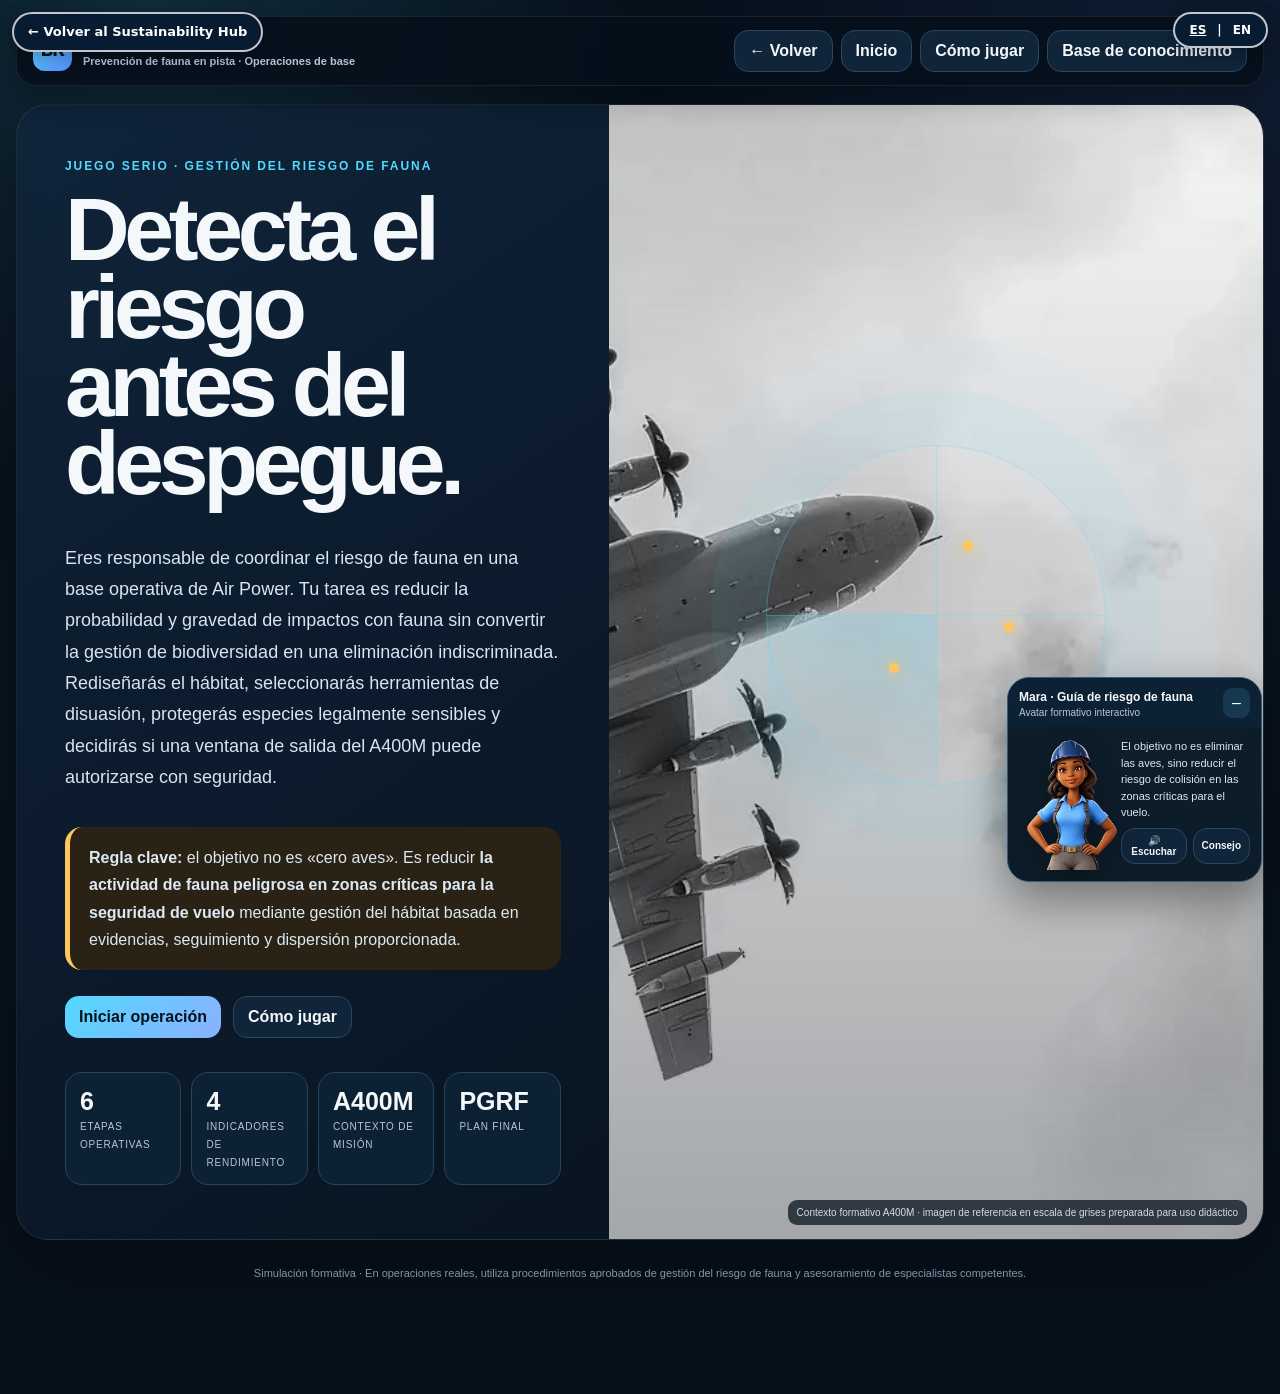
==== commit e0571939: "Fix bilingual Stage 6 requirements and replace contradictory essential-option wording" ====
--- a/index.html
+++ b/index.html
@@ -34,6 +34,7 @@
 .avatar-wrap{position:fixed;right:18px;bottom:18px;z-index:90;width:255px}.avatar{border:1px solid #355b78;background:rgba(8,23,37,.97);border-radius:22px;box-shadow:0 18px 46px rgba(0,0,0,.4);overflow:hidden}.avatar-head{display:flex;align-items:center;padding:9px 11px;background:#0d2134}.avatar-head b{font-size:12px}.avatar-head span{display:block;color:var(--muted);font-size:10px;margin-top:2px}.avatar-toggle{margin-left:auto;border:0;background:#173851;color:white;border-radius:9px;padding:6px 9px;cursor:pointer}.avatar-body{display:grid;grid-template-columns:92px 1fr;gap:10px;padding:11px}.avatar-img{width:104px;height:132px;object-fit:contain;filter:drop-shadow(0 10px 14px rgba(0,0,0,.32))}.avatar-msg{font-size:11px;line-height:1.5;color:#dbe7f0}.avatar-controls{display:flex;gap:6px;margin-top:7px}.avatar-controls .btn{font-size:10px;padding:6px 8px}.avatar-wrap.min .avatar-body{display:none}.speaking{animation:nod .55s infinite alternate}@keyframes nod{to{transform:translateY(2px)}}
 .stage4-photo{min-height:480px;background-image:linear-gradient(180deg,rgba(10,27,42,.28),rgba(8,18,29,.38)),url('assets/aircraft.webp');background-size:cover;background-position:30% 42%;display:flex;flex-direction:column;justify-content:flex-start}.stage4-photo h3{font-size:34px;margin-top:210px;text-shadow:0 2px 8px rgba(0,0,0,.45)}.stage4-photo p{max-width:90%;background:rgba(7,18,29,.36);padding:8px 10px;border-radius:10px}.stage4-photo .chip{align-self:flex-start}.plan-card,.plan-card *{text-shadow:none}.plan-card h3,.plan-card h4,.plan-card b{color:#f3f9ff!important}.plan-card p,.plan-card span,.plan-card small{color:#dbe7f2!important}.plan-card.good h3,.plan-card.good b{color:#f2fff8!important}.plan-card.good p,.plan-card.good span{color:#dff7ea!important}.plan-card.bad h3,.plan-card.bad b{color:#fff5ef!important}.plan-card.bad p,.plan-card.bad span{color:#ffe2d3!important}@media(max-width:1050px){.hero,.mission-layout,.result{grid-template-columns:1fr}.hero-photo{min-height:520px}.stat-grid{grid-template-columns:repeat(2,1fr)}.grid3,.theory,.plan-grid{grid-template-columns:1fr}.theory-card.wide{grid-column:auto}.tool-grid{grid-template-columns:1fr}.page{padding:21px}.metric{grid-template-columns:120px 1fr 38px}.timeline{grid-template-columns:1fr 1fr}.avatar-wrap{right:8px;bottom:8px;width:220px}.topbar{align-items:flex-start}.nav{justify-content:flex-end}}
 </style>
+<link rel="stylesheet" href="stage1-game.css">
 </head>
 <body>
 <a id="sn-hub-return" href="https://aug79-droid.github.io/sustainability-navigator/?lang=es#applications" aria-label="Volver al Sustainability Hub">← Volver al Sustainability Hub</a>
@@ -60,13 +61,21 @@
 </section>
 <section id="how" class="screen"><div class="page"><div class="page-head"><div><div class="eyebrow">Before Stage 1</div><h2>How the game works</h2><p>Bio-Radar is a wildlife-risk management simulator. You score by building a complete system that prevents wildlife attractants, detects changing conditions, uses active dispersal proportionately and respects wildlife-protection law.</p></div></div>
 <div class="grid3"><div class="card"><div class="stepno">1</div><h3>Read the airfield</h3><p>Inspect the runway environment, identify attractants and distinguish a wildlife sighting from a real flight-safety hazard.</p></div><div class="card"><div class="stepno">2</div><h3>Change the habitat</h3><p>Reduce food, water, shelter and nesting opportunities before relying on repeated reactive dispersal.</p></div><div class="card"><div class="stepno">3</div><h3>Manage the operation</h3><p>Choose deterrence tools, respond to protected species and make an evidence-based release decision for an A400M movement.</p></div></div>
+<div class="callout stage1-guide-overview">
+<h3>What you actually do in the game</h3>
+<p><b>Stage 1:</b> Inspect six numbered areas on the aerial photograph. Each has its own evidence and three decisions. Choose an action at every location. Only then decide the airfield-wide priority.</p>
+<p><b>Stage 2:</b> Spend six intervention points on a habitat-control package.</p>
+<p><b>Stages 3–5:</b> Choose how to manage a flock, a legally protected nesting situation and the safe release of an A400M.</p>
+<p><b>Stage 6:</b> Build the final wildlife-risk management plan by selecting the essential controls.</p>
+<p><b>After each stage:</b> Review the explanation and the effect on safety, wildlife protection, operational continuity and evidence. The aim is to make defensible decisions, not simply click through the screens.</p>
+</div>
 <div class="callout"><b>Your four indicators:</b> Flight Safety, Wildlife Protection, Operational Continuity and Evidence & Compliance. A decision that maximises one while damaging the others may still be a poor management decision.</div>
 <div class="callout warn"><b>Important:</b> drones/UAS near aerodromes are not routine bird-chasing toys. Their use requires airside coordination, airspace authorisation and any wildlife permits required by the jurisdiction. Falconry is also a specialist tool, not a universal solution.</div><div class="actions"><button class="btn primary" data-go="briefing">Continue</button></div></div></section>
 <section id="briefing" class="screen"><div class="page"><div class="page-head"><div><div class="eyebrow">Mission briefing</div><h2>Runway 27 · Wildlife pressure rising</h2><p>Strike reports and patrol observations show recurring wildlife activity around the movement area. A morning A400M departure is scheduled during a period of increased bird movement. You have one shift to redesign the preventive controls and prove that the departure decision is defensible.</p></div><div class="chips"><span class="chip warn">Seasonal movement</span><span class="chip">A400M departure</span><span class="chip">Protected species present</span></div></div>
 <div class="theory"><div class="theory-card"><h3>What counts as wildlife hazard management?</h3><p>ICAO guidance frames wildlife hazard management as a structured programme: identify hazards, collect and analyse wildlife and strike data, manage habitat and land use, use dispersal/repellent methods, train personnel and continuously evaluate whether controls are effective. EASA Regulation (EU) No 139/2014 similarly requires ongoing evaluation of wildlife hazards at aerodromes and monitoring of surrounding land uses that can encourage hazardous wildlife activity.</p></div>
 <div class="theory-card"><h3>Birds are not all the same risk</h3><p>Risk depends on more than presence. Species, body mass, flock size, flight behaviour, altitude, location relative to runway/approach paths, time of day and phase of aircraft operation all matter. A small passerine away from the movement area may present less risk than a flock of large gulls or geese crossing the climb-out path.</p></div>
 <div class="theory-card wide"><h3>The management hierarchy used in Bio-Radar</h3><table class="learning-table"><tr><th>Layer</th><th>Purpose</th><th>Examples</th></tr><tr><td>1. Monitor</td><td>Know what species are present, when, where and why.</td><td>Patrols, strike data, species ID, trend analysis, avian radar where appropriate.</td></tr><tr><td>2. Habitat</td><td>Remove or reduce attractants before wildlife becomes established.</td><td>Vegetation strategy, drainage, food/waste control, building exclusion, surrounding land-use review.</td></tr><tr><td>3. Active dispersal</td><td>Move hazardous wildlife from critical zones when required.</td><td>Vehicle approach, acoustic/pyrotechnic tools, trained dogs/falconry, authorised UAS where lawful and operationally integrated.</td></tr><tr><td>4. Operational response</td><td>Change the aircraft operation when risk remains unacceptable.</td><td>Hold, delay, inspect, coordinate with ATC/ops, issue operational information where applicable.</td></tr><tr><td>5. Learn</td><td>Use incidents and observations to improve the plan.</td><td>Reporting, root-cause review, seasonal trends, control-effectiveness metrics.</td></tr></table></div></div><div class="actions"><button class="btn primary" data-go="mission1">Begin Stage 1 — Scan the Airfield</button></div></div></section>
-<section id="mission1" class="screen"><div class="page"><div class="page-head"><div><div class="eyebrow">Stage 1 / Hazard identification</div><h2>Scan the airfield</h2><p>Click all six hotspots. Then select the factor that should receive immediate management priority based on its potential to create repeated hazardous wildlife activity.</p></div></div><div class="mission-layout"><div class="map"><svg class="airfield-map-scene" viewBox="0 0 1000 700" preserveAspectRatio="none" xmlns="http://www.w3.org/2000/svg" aria-hidden="true">
+<section id="mission1" class="screen"><div class="page"><div class="page-head"><div><div class="eyebrow">Stage 1 / Hazard identification</div><h2>Scan the airfield</h2><p>Select a numbered area on the aerial map. Read its simulated evidence and choose one of three actions for that specific hazard. Repeat for all six areas. Then make a final management decision for the whole airfield.</p></div></div><div class="mission-layout"><div class="map"><svg class="airfield-map-scene" viewBox="0 0 1000 700" preserveAspectRatio="none" xmlns="http://www.w3.org/2000/svg" aria-hidden="true">
   <defs>
     <linearGradient id="br-ground" x1="0" y1="0" x2="1" y2="1"><stop offset="0" stop-color="#627966"/><stop offset=".52" stop-color="#466653"/><stop offset="1" stop-color="#314a42"/></linearGradient>
     <linearGradient id="br-water" x1="0" y1="0" x2="1" y2="1"><stop offset="0" stop-color="#4289a3"/><stop offset=".65" stop-color="#245e75"/><stop offset="1" stop-color="#153b53"/></linearGradient>
@@ -145,7 +154,12 @@
 <section id="theory4" class="screen"><div class="page"><div class="page-head"><div><div class="eyebrow">Learning checkpoint 4</div><h2>Protected species do not remove the duty to manage safety</h2></div></div><div class="theory"><div class="theory-card"><h3>1. The legal baseline in the EU</h3><p>The EU Birds Directive establishes a general protection system for wild birds, including prohibitions on deliberate killing/capture, deliberate destruction or damage to nests and eggs, and significant deliberate disturbance especially during breeding and rearing. Derogations can exist under specified conditions, but they are not something an operator should assume on the spot.</p></div><div class="theory-card"><h3>2. Separate the immediate risk from the long-term habitat fix</h3><p>If an active nest or protected species creates a current flight-safety concern, the operational response may include temporary restrictions, patrol intensification, rerouting or other locally authorised controls while legal/ecological specialists determine what wildlife action is permitted. After the sensitive period, building design, exclusion and habitat management can reduce the chance of re-establishment.</p></div><div class="theory-card"><h3>3. Preventing establishment is often easier than removing it</h3><p>Bird-proofing ledges, closing access points and managing attractive roof features before the breeding season can be more effective and legally simpler than dealing with an active nest. Prevention should therefore be built into facilities management and maintenance planning.</p></div><div class="theory-card"><h3>4. Military context still needs legal clarity</h3><p>This simulator uses civil international/European guidance as a technical reference. A military airbase may operate under different national military aviation regulations and specific defence derogations. The correct professional behaviour is to verify the applicable regime, not to assume that civil rules automatically apply—or that military status automatically removes wildlife-protection obligations.</p></div><div class="theory-card wide"><h3>5. The false choice to avoid</h3><p>“Either protect birds or protect aircraft” is poor management framing. The better question is: <b>how do we keep high-risk wildlife out of critical aviation zones while maintaining lawful conservation outcomes elsewhere?</b> That can mean relocating biodiversity enhancement away from high-risk corridors, designing buildings to resist nesting, managing water differently and coordinating land use beyond the perimeter.</p></div></div><div class="actions"><button class="btn primary" data-go="mission5">Stage 5 — A400M Departure Window</button></div></div></section>
 <section id="mission5" class="screen"><div class="page"><div class="page-head"><div><div class="eyebrow">Stage 5 / Dynamic operation</div><h2>Release or hold the A400M?</h2><p>Five minutes to planned departure. Bio-Radar shows a medium-sized flock moving toward the departure-side grass. Patrol reports the flock is currently outside the runway strip but trending inward.</p></div></div><div class="mission-layout"><div class="event"><div class="event-photo"><div class="event-label"><b>Departure decision window · T−05:00</b><br><span style="color:var(--muted)">Risk is dynamic. Use the sequence, not intuition.</span></div></div><div class="event-body"><div class="timeline" id="timeline"><div class="tick active">1 · Detect</div><div class="tick">2 · Assess</div><div class="tick">3 · Control</div><div class="tick">4 · Release</div></div><div class="callout" id="eventInfo">Select the safest sequence below.</div></div></div><div class="control"><div class="scorecard" id="score5"></div><div class="choice-set" data-stage="5"><button class="choice" data-option="5A"><strong>A. Depart on time because no bird is physically on the runway</strong><span>Ignores trajectory, flock behaviour and departure-path exposure.</span><small>Static snapshot</small></button><button class="choice" data-option="5B"><strong>B. Hold briefly, deploy trained wildlife control, track flock movement, reassess and release only after the critical zone/trajectory is acceptable</strong><span>Uses a dynamic risk loop and maintains operational coordination.</span><small>Defensible release logic</small></button><button class="choice" data-option="5C"><strong>C. Cancel the entire day of flying immediately</strong><span>May be disproportionate when risk can be reduced and verified in minutes.</span><small>Operational overreaction</small></button></div><div class="actions"><button class="btn primary" id="eval5">Evaluate Departure Decision</button></div><div class="feedback" id="fb5"></div></div></div></div></section>
 <section id="theory5" class="screen"><div class="page"><div class="page-head"><div><div class="eyebrow">Learning checkpoint 5</div><h2>Wildlife risk is dynamic</h2></div></div><div class="theory"><div class="theory-card"><h3>1. A runway can be clear and still be unsafe</h3><p>Birds may be outside the runway surface but moving toward it, crossing the climb-out path, or likely to take flight when disturbed by an approaching aircraft. The assessment therefore considers position, trajectory, flock size, species, wind, time and aircraft phase—not just whether the pavement is visually empty.</p></div><div class="theory-card"><h3>2. Operational thresholds should be pre-defined</h3><p>The best time to decide what constitutes unacceptable wildlife risk is before the event. Wildlife management plans should define responsibilities, communication channels, escalation routes and locally appropriate thresholds or decision criteria so that operators do not improvise under schedule pressure.</p></div><div class="theory-card"><h3>3. Holding can be the most efficient option</h3><p>A short delay that allows a flock to be dispersed and the area re-checked can protect safety while preserving mission continuity. Conversely, repeated departures through known high-risk wildlife activity can create avoidable damage, inspection burden and operational disruption.</p></div><div class="theory-card"><h3>4. Reporting closes the loop</h3><p>Wildlife strikes and significant wildlife events should be recorded through the applicable system. EASA requires national procedures for wildlife-strike reporting and ongoing evaluation. ICAO maintains the IBIS framework. Data quality matters because future habitat and patrol decisions depend on what is actually reported.</p></div><div class="theory-card wide"><h3>5. What the duty operator needs to know</h3><table class="learning-table"><tr><th>Question</th><th>Why it matters</th></tr><tr><td>What species / approximate mass?</td><td>Influences potential strike severity and behaviour.</td></tr><tr><td>How many?</td><td>Flocking can increase probability of multiple impacts.</td></tr><tr><td>Where are they relative to runway/flight path?</td><td>Defines immediate exposure.</td></tr><tr><td>What direction are they moving?</td><td>A static “clear” report can become unsafe within seconds.</td></tr><tr><td>Was dispersal successful and sustained?</td><td>Birds may re-enter after the patrol vehicle leaves.</td></tr><tr><td>Who has authority to hold/release?</td><td>Prevents ambiguity at the critical moment.</td></tr></table></div></div><div class="actions"><button class="btn primary" data-go="mission6">Stage 6 — Build the WHMP</button></div></div></section>
-<section id="mission6" class="screen"><div class="page"><div class="page-head"><div><div class="eyebrow">Stage 6 / Programme design</div><h2>Build the Wildlife Hazard Management Plan</h2><p>Select the components that belong in a robust programme. Choose carefully: cosmetic actions and blanket claims do not earn points.</p></div></div><div class="plan-grid" id="planGrid"><button class="plan-card" data-plan="data" data-good="1"><b>Wildlife and strike data programme</b><span>Species identification, locations, time/season, strike records and trend analysis.</span></button><button class="plan-card" data-plan="roles" data-good="1"><b>Clear roles, training and communications</b><span>Wildlife personnel, operations, ATC/flight line interfaces, escalation and competence.</span></button><button class="plan-card" data-plan="habitat" data-good="1"><b>Habitat and surrounding land-use controls</b><span>Vegetation, water, food, buildings, waste and off-airfield attractants.</span></button><button class="plan-card" data-plan="tools" data-good="1"><b>Authorised dispersal toolbox</b><span>Species-appropriate methods, safe-use rules, UAS/falconry conditions and habituation management.</span></button><button class="plan-card" data-plan="thresholds" data-good="1"><b>Operational thresholds and release logic</b><span>Hold/reassess/escalate criteria linked to wildlife severity and trajectory.</span></button><button class="plan-card" data-plan="protected" data-good="1"><b>Protected-species and permit process</b><span>Who verifies legal status, breeding/nest issues and lawful derogation/permit routes.</span></button><button class="plan-card" data-plan="metrics" data-good="1"><b>Effectiveness metrics and review cycle</b><span>Measure whether hazardous wildlife presence and strike exposure actually fall.</span></button><button class="plan-card" data-plan="poster" data-good="0"><b>One annual bird-awareness poster</b><span>Useful communication, but not a wildlife hazard management programme.</span></button><button class="plan-card" data-plan="zero" data-good="0"><b>“Zero birds on base” target</b><span>Ecologically unrealistic, difficult to verify and encourages the wrong behaviour.</span></button><button class="plan-card" data-plan="drone" data-good="0"><b>Drone-first policy for every sighting</b><span>Ignores airspace coordination, species differences, permits and proportionality.</span></button></div><div class="actions"><button class="btn primary" id="eval6">Audit My Plan</button></div><div class="feedback" id="fb6"></div></div></section>
+<section id="mission6" class="screen"><div class="page"><div class="page-head"><div><div class="eyebrow">Stage 6 / Programme design</div><h2>Build the Wildlife Hazard Management Plan</h2><p>Select the components that belong in a robust programme. Choose carefully: cosmetic actions and blanket claims do not earn points.</p></div></div><div class="plan-requirements" aria-label="Stage 6 selection instructions">
+  <strong id="planRequirementsTitle">Choose at least six measures you consider appropriate for the wildlife-risk management plan.</strong>
+  <p id="planRequirementsHelp">There are 10 options. The audit assesses which measures you select, not just the number of boxes checked. Unsuitable measures will prevent the plan from passing.</p>
+  <div class="plan-selection-count" id="planSelectionCounter" role="status" aria-live="polite">0 measures selected · at least six appropriate measures required</div>
+</div>
+<div class="plan-grid" id="planGrid"><button class="plan-card" data-plan="data" data-good="1"><b>Wildlife and strike data programme</b><span>Species identification, locations, time/season, strike records and trend analysis.</span></button><button class="plan-card" data-plan="roles" data-good="1"><b>Clear roles, training and communications</b><span>Wildlife personnel, operations, ATC/flight line interfaces, escalation and competence.</span></button><button class="plan-card" data-plan="habitat" data-good="1"><b>Habitat and surrounding land-use controls</b><span>Vegetation, water, food, buildings, waste and off-airfield attractants.</span></button><button class="plan-card" data-plan="tools" data-good="1"><b>Authorised dispersal toolbox</b><span>Species-appropriate methods, safe-use rules, UAS/falconry conditions and habituation management.</span></button><button class="plan-card" data-plan="thresholds" data-good="1"><b>Operational thresholds and release logic</b><span>Hold/reassess/escalate criteria linked to wildlife severity and trajectory.</span></button><button class="plan-card" data-plan="protected" data-good="1"><b>Protected-species and permit process</b><span>Who verifies legal status, breeding/nest issues and lawful derogation/permit routes.</span></button><button class="plan-card" data-plan="metrics" data-good="1"><b>Effectiveness metrics and review cycle</b><span>Measure whether hazardous wildlife presence and strike exposure actually fall.</span></button><button class="plan-card" data-plan="poster" data-good="0"><b>One annual bird-awareness poster</b><span>Useful communication, but not a wildlife hazard management programme.</span></button><button class="plan-card" data-plan="zero" data-good="0"><b>“Zero birds on base” target</b><span>Ecologically unrealistic, difficult to verify and encourages the wrong behaviour.</span></button><button class="plan-card" data-plan="drone" data-good="0"><b>Drone-first policy for every sighting</b><span>Ignores airspace coordination, species differences, permits and proportionality.</span></button></div><div class="actions"><button class="btn primary" id="eval6">Audit My Plan</button></div><div class="feedback" id="fb6"></div></div></section>
 <section id="knowledge" class="screen"><div class="page"><div class="page-head"><div><div class="eyebrow">Advanced knowledge base</div><h2>Wildlife hazard management for air-base operations</h2><p>This section goes beyond the game choices so the app can be used as a genuine learning resource.</p></div></div><div class="theory">
 <div class="theory-card"><h3>1. Why wildlife strikes are a system risk</h3><p>Wildlife strike risk emerges from the interaction between ecology, infrastructure, flight operations and human decision-making. A base can have excellent dispersal staff but still perform poorly if drainage attracts waterfowl, waste feeds gulls, roofs provide nesting habitat or surrounding land use creates daily flight corridors across the runway. The management system therefore has to combine environmental and aviation-safety thinking.</p></div>
 <div class="theory-card"><h3>2. ICAO Wildlife Hazard Management Programme</h3><p>ICAO's Airport Services Manual Part III and PANS-Aerodromes guidance emphasise a programme specific to each aerodrome. Core elements include hazard assessment, habitat/land-use management, reporting and recording, wildlife expulsion/deterrence, personnel training and continuous evaluation. The plan should be based on the species and ecological conditions actually present.</p></div>
@@ -170,12 +184,12 @@
 <div class="avatar-wrap" id="avatarWrap"><div class="avatar"><div class="avatar-head"><div><b>Mara · Wildlife Risk Guide</b><span>Interactive training avatar</span></div><button class="avatar-toggle" id="avatarToggle">–</button></div><div class="avatar-body"><img src="[data-uri]" id="avatarImg" class="avatar-img" alt="Mara training avatar"><div><div class="avatar-msg" id="avatarMsg">I’ll guide you through the wildlife-risk decisions. Safety and biodiversity are both part of the system.</div><div class="avatar-controls"><button class="btn" id="speakBtn">🔊 Speak</button><button class="btn" id="tipBtn">Tip</button></div></div></div></div></div>
 <script>
 const screens=[...document.querySelectorAll('.screen')];const historyStack=['home'];const state={safety:55,wildlife:55,ops:60,evidence:45,critical:0,selected:{},completed:{},hot:new Set(),habitat:new Set(),plan:new Set()};
-const tips={home:'The goal is not zero birds. The goal is lower strike risk in critical flight zones.',how:'Think in layers: monitor, habitat, active dispersal, operational response and learning.',briefing:'A wildlife sighting becomes a safety hazard when species, number, behaviour and location create aircraft exposure.',mission1:'Look for the attractant that explains repeated presence, not only the animals you can see today.',theory1:'A risk map connects ecology to aircraft movement.',mission2:'Habitat controls reduce the need for permanent reactive bird chasing.',theory2:'Grass height is site-specific. Avoid memorising one universal number.',mission3:'A deterrent that birds learn to ignore is not a control anymore.',theory3:'Drones require airspace and wildlife coordination; they are not a casual runway tool.',mission4:'Protected species and aviation safety must be managed through the lawful operational process.',theory4:'Prevent nesting opportunities before breeding season where lawful and practicable.',mission5:'A clear runway surface does not guarantee a clear departure trajectory.',theory5:'Pre-defined thresholds reduce improvisation under schedule pressure.',mission6:'A poster is not a Wildlife Hazard Management Plan.',knowledge:'The strongest plan changes habitat, behaviour, operations and evidence together.',results:'Use the breakdown to see whether you traded safety against ecology or continuity.'};
+const tips={home:'The goal is not zero birds. The goal is lower strike risk in critical flight zones.',how:'Think in layers: monitor, habitat, active dispersal, operational response and learning.',briefing:'A wildlife sighting becomes a safety hazard when species, number, behaviour and location create aircraft exposure.',mission1:'Select a map number, review that location and choose an action. Each of the six areas has its own decisions. After completing all six, choose the airfield-wide priority.',theory1:'A risk map connects ecology to aircraft movement.',mission2:'Habitat controls reduce the need for permanent reactive bird chasing.',theory2:'Grass height is site-specific. Avoid memorising one universal number.',mission3:'A deterrent that birds learn to ignore is not a control anymore.',theory3:'Drones require airspace and wildlife coordination; they are not a casual runway tool.',mission4:'Protected species and aviation safety must be managed through the lawful operational process.',theory4:'Prevent nesting opportunities before breeding season where lawful and practicable.',mission5:'A clear runway surface does not guarantee a clear departure trajectory.',theory5:'Pre-defined thresholds reduce improvisation under schedule pressure.',mission6:'Select at least six of the seven essential programme components, without choosing any unsuitable measures. Check the selection counter before auditing.',knowledge:'The strongest plan changes habitat, behaviour, operations and evidence together.',results:'Use the breakdown to see whether you traded safety against ecology or continuity.'};
 const tipsES={
 home:'El objetivo no es eliminar las aves, sino reducir el riesgo de colisión en las zonas críticas para el vuelo.',
 how:'Piensa en una gestión por capas: vigilancia, hábitat, dispersión activa, respuesta operativa y aprendizaje.',
 briefing:'Una observación de fauna se convierte en un peligro para la seguridad de vuelo cuando la especie, el número de ejemplares, su comportamiento y su ubicación generan exposición para las aeronaves.',
-mission1:'Identifica qué atrae repetidamente a la fauna; no te centres solo en los animales que puedes ver hoy.',
+mission1:'Pulsa un número del mapa, analiza esa zona y elige una actuación. Las seis zonas tienen decisiones diferentes. Al completarlas, elige la prioridad de todo el aeródromo.',
 theory1:'Un mapa de riesgo relaciona la presencia de fauna y las condiciones del entorno con los movimientos de las aeronaves.',
 mission2:'La gestión del hábitat reduce la necesidad de ahuyentar aves continuamente como única medida de control.',
 theory2:'La altura adecuada de la hierba depende de las características de cada emplazamiento. No existe una cifra universal.',
@@ -185,7 +199,7 @@
 theory4:'Cuando sea legal y viable, evita que se creen lugares atractivos para nidificar antes de que comience la época de reproducción.',
 mission5:'Que la superficie de la pista esté libre de fauna no garantiza que la trayectoria de despegue también lo esté.',
 theory5:'Los umbrales de actuación definidos previamente reducen la improvisación cuando existe presión por cumplir los horarios.',
-mission6:'Un cartel informativo no sustituye a un Plan de Gestión del Riesgo de Fauna.',
+mission6:'Selecciona al menos seis de los siete componentes esenciales del programa, sin marcar medidas inadecuadas. Revisa el contador antes de auditar.',
 knowledge:'Un plan sólido combina gestión del hábitat, comportamiento de la fauna, operaciones y evidencias verificables.',
 results:'Revisa los resultados para comprobar si has mejorado la seguridad sin perjudicar innecesariamente la fauna o la continuidad operativa.'
 };
@@ -209,11 +223,44 @@
 document.querySelectorAll('.hotspot').forEach(h=>h.onclick=()=>{state.hot.add(h.dataset.hot);h.classList.add('seen');document.getElementById('hotInfo').innerHTML=`<b>Hotspot inspected:</b> ${h.dataset.hot}<br><span style="color:var(--muted)">Ask what attracts wildlife here and whether it creates repeated movement across aircraft paths.</span>`});
 document.querySelectorAll('#habitatTools .tool-card').forEach(t=>t.onclick=()=>{const key=t.dataset.key,cost=Number(t.dataset.cost);const spent=[...state.habitat].reduce((a,k)=>a+Number(document.querySelector(`[data-key="${k}"]`).dataset.cost),0);if(state.habitat.has(key)){state.habitat.delete(key);t.classList.remove('selected')}else if(spent+cost<=6){state.habitat.add(key);t.classList.add('selected')}refresh()});
 document.getElementById('eval2').onclick=()=>{const fb=document.getElementById('fb2');if(state.completed['2']){fb.className='feedback show';fb.innerHTML='<b>Habitat plan already scored.</b><div class="actions"><button class="btn primary" onclick="go(\'theory2\')">Continue</button></div>';return}const good=['drain','grass','waste','roof'].filter(x=>state.habitat.has(x)).length;const bad=['clear','pond'].filter(x=>state.habitat.has(x)).length;if(good>=3&&bad===0){state.safety=clamp(state.safety+22);state.wildlife=clamp(state.wildlife+10);state.ops=clamp(state.ops+7);state.evidence=clamp(state.evidence+13);fb.className='feedback show ok';fb.innerHTML='<h4>Habitat plan accepted</h4><p>You reduced persistent attractants with a site-specific, preventive package instead of indiscriminate habitat removal.</p><div class="actions"><button class="btn primary" onclick="go(\'theory2\')">Continue to theory</button></div>'}else{state.safety=clamp(state.safety-10*bad+4*good);state.wildlife=clamp(state.wildlife-12*bad+2*good);state.ops=clamp(state.ops-4*bad);state.evidence=clamp(state.evidence-8*bad+2*good);if(bad)state.critical++;fb.className='feedback show ko';fb.innerHTML='<h4>Habitat plan needs revision</h4><p>Strong plans prioritise drainage, species-specific vegetation, waste control and building exclusion. Avoid blanket vegetation stripping or new open-water attractants in critical runway zones.</p><div class="actions"><button class="btn primary" onclick="go(\'theory2\')">Continue to theory</button></div>'}state.completed['2']=true;refresh()};
-document.querySelectorAll('#planGrid .plan-card').forEach(p=>p.onclick=()=>{const k=p.dataset.plan;if(state.plan.has(k)){state.plan.delete(k);p.classList.remove('selected')}else{state.plan.add(k);p.classList.add('selected')}});document.getElementById('eval6').onclick=()=>{const fb=document.getElementById('fb6');if(state.completed['6'])return;const selected=[...state.plan];const good=selected.filter(k=>document.querySelector(`[data-plan="${k}"]`).dataset.good==='1').length;const bad=selected.length-good;if(good>=6&&bad===0){state.safety=clamp(state.safety+18);state.wildlife=clamp(state.wildlife+15);state.ops=clamp(state.ops+12);state.evidence=clamp(state.evidence+25);fb.className='feedback show ok';fb.innerHTML='<h4>WHMP audit passed</h4><p>Your plan covers data, competence, habitat, dispersal, legal controls, thresholds and effectiveness review.</p><div class="actions"><button class="btn primary" onclick="showResults()">Generate final report</button></div>'}else{state.safety=clamp(state.safety+4*good-8*bad);state.wildlife=clamp(state.wildlife+3*good-10*bad);state.ops=clamp(state.ops+2*good-5*bad);state.evidence=clamp(state.evidence+4*good-12*bad);if(bad)state.critical++;fb.className='feedback show ko';fb.innerHTML='<h4>WHMP audit incomplete</h4><p>A robust plan needs at least six core programme elements and should not rely on cosmetic posters, zero-bird targets or drone-first policies.</p><div class="actions"><button class="btn primary" onclick="showResults()">Generate report anyway</button></div>'}state.completed['6']=true;refresh()};
+const planMinimum=6;
+// The instructions are set explicitly by the selected language, rather than
+// relying on the later DOM-translation pass, which can miss dynamic content.
+function renderPlanRequirements(){
+  const spanish=avatarLanguage==='es';
+  const heading=document.getElementById('planRequirementsTitle');
+  const help=document.getElementById('planRequirementsHelp');
+  if(heading)heading.textContent=spanish
+    ? 'Selecciona al menos seis medidas que consideres adecuadas para el Plan de Gestión del Riesgo de Fauna (PGRF).'
+    : 'Choose at least six measures you consider appropriate for the Wildlife Hazard Management Plan (WHMP).';
+  if(help)help.textContent=spanish
+    ? 'Tienes diez opciones. La auditoría valorará qué medidas has elegido, no solo cuántas casillas has marcado. Si incluyes medidas inadecuadas, el plan no superará la auditoría.'
+    : 'There are ten options. The audit evaluates which measures you select, not just the number of boxes checked. Including unsuitable measures will cause the plan to fail.';
+}
+function updatePlanSelectionCounter(){
+  const el=document.getElementById('planSelectionCounter');
+  if(!el)return;
+  const n=state.plan.size;
+  const spanish=avatarLanguage==='es';
+  el.textContent=spanish
+    ? 'Casillas seleccionadas: '+n+' · Necesitas al menos seis medidas adecuadas'
+    : 'Measures selected: '+n+' · At least six appropriate measures needed';
+  el.classList.toggle('plan-minimum-count',n>=planMinimum);
+}
+document.querySelectorAll('#planGrid .plan-card').forEach(p=>p.onclick=()=>{
+  if(state.completed['6'])return;
+  const k=p.dataset.plan;
+  if(state.plan.has(k)){state.plan.delete(k);p.classList.remove('selected')}
+  else{state.plan.add(k);p.classList.add('selected')}
+  updatePlanSelectionCounter();
+});
+renderPlanRequirements();
+updatePlanSelectionCounter();document.getElementById('eval6').onclick=()=>{const fb=document.getElementById('fb6');if(state.completed['6'])return;const selected=[...state.plan];const good=selected.filter(k=>document.querySelector(`[data-plan="${k}"]`).dataset.good==='1').length;const bad=selected.length-good;if(good>=planMinimum&&bad===0){state.safety=clamp(state.safety+18);state.wildlife=clamp(state.wildlife+15);state.ops=clamp(state.ops+12);state.evidence=clamp(state.evidence+25);fb.className='feedback show ok';fb.innerHTML='<h4>WHMP audit passed</h4><p>Your plan covers data, competence, habitat, dispersal, legal controls, thresholds and effectiveness review.</p><div class="actions"><button class="btn primary" onclick="showResults()">Generate final report</button></div>'}else{state.safety=clamp(state.safety+4*good-8*bad);state.wildlife=clamp(state.wildlife+3*good-10*bad);state.ops=clamp(state.ops+2*good-5*bad);state.evidence=clamp(state.evidence+4*good-12*bad);if(bad)state.critical++;fb.className='feedback show ko';fb.innerHTML='<h4>WHMP audit incomplete</h4><p>A robust plan needs at least six core programme elements and should not rely on cosmetic posters, zero-bird targets or drone-first policies.</p><div class="actions"><button class="btn primary" onclick="showResults()">Generate report anyway</button></div>'}state.completed['6']=true;refresh()};
 function showResults(){const avg=Math.round((state.safety+state.wildlife+state.ops+state.evidence)/4);document.getElementById('finalScore').textContent=avg;let rank='Wildlife Risk Recovery Required',msg='The control system still contains serious gaps. Review the learning checkpoints and rebuild the programme.';if(avg>=86&&state.critical===0){rank='Bio-Radar Commander · Gold';msg='Excellent. You reduced flight-safety exposure while preserving lawful wildlife management, mission continuity and evidence quality.'}else if(avg>=72&&state.critical<=1){rank='Bio-Radar Controller · Silver';msg='Strong performance. The system is broadly defensible, with a few controls that could be more proportionate or evidence-based.'}else if(avg>=58){rank='Bio-Radar Operator · Bronze';msg='You completed the operation, but important gaps remain in the wildlife-risk control chain.'}document.getElementById('rank').textContent=rank;document.getElementById('resultMsg').textContent=msg;document.getElementById('rSafety').textContent=state.safety+'%';document.getElementById('rWildlife').textContent=state.wildlife+'%';document.getElementById('rOps').textContent=state.ops+'%';document.getElementById('rEvidence').textContent=state.evidence+'%';document.getElementById('rCritical').textContent=state.critical;document.getElementById('resultCallout').innerHTML=state.critical===0?'<b>No critical management errors recorded.</b> Your decision chain remained proportionate and legally defensible.':'<b>Critical errors occurred.</b> In real operations, these would require review because they can create aviation, wildlife-protection or compliance risk.';go('results')}
 document.getElementById('restartBtn').onclick=()=>location.reload();
 const avatarWrap=document.getElementById('avatarWrap'),avatarMsg=document.getElementById('avatarMsg'),avatarImg=document.getElementById('avatarImg');let currentTip=avatarTips.home;function setTip(id){currentTip=avatarTips[id]||avatarTips.home;avatarMsg.textContent=currentTip}document.getElementById('avatarToggle').onclick=()=>{avatarWrap.classList.toggle('min');document.getElementById('avatarToggle').textContent=avatarWrap.classList.contains('min')?'+':'–'};document.getElementById('tipBtn').onclick=()=>{const a=Object.values(avatarTips);currentTip=a[Math.floor(Math.random()*a.length)];avatarMsg.textContent=currentTip};document.getElementById('speakBtn').onclick=()=>{if(!('speechSynthesis'in window))return;speechSynthesis.cancel();const u=new SpeechSynthesisUtterance(currentTip);u.lang=avatarLanguage==='es'?'es-ES':'en-GB';u.rate=.95;u.onstart=()=>avatarImg.classList.add('speaking');u.onend=()=>avatarImg.classList.remove('speaking');u.onerror=()=>avatarImg.classList.remove('speaking');speechSynthesis.speak(u)};setTip('home');refresh();
 </script>
+<script src="stage1-game.js"></script>
 <script src="translations-es-01.js"></script>
 <script src="translations-es-02.js"></script>
 <script src="translations-es-03.js"></script>
--- a/stage1-game.css
+++ b/stage1-game.css
@@ -0,0 +1,60 @@
+/* BIO-RADAR: contextual Stage 1 scenario decisions. */
+#mission1 .stage1-progress{
+  background:#122d40;border:1px solid #4d7890;border-radius:16px;
+  padding:16px 18px;display:grid;gap:8px;margin-bottom:12px
+}
+#mission1 .stage1-progress strong{font-size:17px;color:#fff}
+#mission1 .stage1-progress span{font-size:15px;line-height:1.55;color:#e1ecf4}
+#mission1 .stage1-jump{width:fit-content;border:1px solid #5fcfff;background:#0e4867;color:#fff;font-size:15px;font-weight:800;border-radius:10px;padding:10px 15px;cursor:pointer}
+#mission1 #hotInfo{font-size:15px;line-height:1.65;color:#eef5fc}
+#mission1 #hotInfo b{display:block;font-size:17px;margin-bottom:7px;color:#fff}
+#mission1 #hotInfo p{margin:0 0 7px}
+#mission1 #hotInfo small{font-size:13px;color:#c8dce8}
+#mission1 .stage1-spot{border:1px solid #3b6988;background:#0b2236;border-radius:17px;padding:17px;margin:12px 0 15px}
+#mission1 .stage1-spot h3{font-size:19px;color:#fff;margin:0 0 15px;line-height:1.4}
+#mission1 .stage1-empty{color:#dce9f5;font-size:15px;line-height:1.6;margin:0}
+#mission1 .stage1-options{display:grid;gap:11px}
+#mission1 .stage1-option{display:grid;grid-template-columns:38px minmax(0,1fr);gap:12px;align-items:start;background:#163148;border:2px solid #355d79;border-radius:13px;color:#f3f9fc;text-align:left;padding:14px;cursor:pointer;line-height:1.5;min-height:80px;width:100%}
+#mission1 .stage1-option:hover{border-color:#6ad0f6;background:#1d3b55}
+#mission1 .stage1-option.chosen{border-color:#75dfff;background:#174660;box-shadow:0 0 0 2px #4fcbed30}
+#mission1 .stage1-option-letter{border:1px solid #6ab6d7;border-radius:9px;padding:7px;text-align:center;font-size:16px;font-weight:900}
+#mission1 .stage1-option strong{font-size:15px;display:block;margin-bottom:5px}
+#mission1 .stage1-option small{display:block;font-size:14px;line-height:1.55;color:#d5e5f0}
+#mission1 .stage1-outcome{padding:13px 15px;border-left:4px solid #60d2f3;background:#18394e;border-radius:9px;font-size:14px;line-height:1.6;color:#e7f5fb;margin-top:15px}
+#mission1 .stage1-outcome strong{display:block;font-size:15px;color:#fff;margin-bottom:6px}
+#mission1 .stage1-outcome p{margin:0}
+#mission1 .stage1-final{padding:18px 16px 16px;border-radius:18px;border:2px solid #e4ba63;background:#112638;margin:17px 0}
+#mission1 .stage1-final[hidden]{display:none!important}
+#mission1 .stage1-final-title{font-size:12px;letter-spacing:.08em;font-weight:900;color:#fed477;margin-bottom:8px}
+#mission1 .stage1-final h3{color:#fff;font-size:20px;margin:0 0 7px;line-height:1.35}
+#mission1 .stage1-final>p{color:#d8e8f2;font-size:15px;line-height:1.6;margin:0 0 16px}
+#mission1 .stage1-final .choice{font-size:15px;line-height:1.45}
+#mission1 .stage1-final .choice span{font-size:14px;line-height:1.55}
+#mission1 .stage1-final .choice small{font-size:13px}
+#mission1 .map .hotspot.active-hotspot{border-color:#fff;color:#fff;background:#11658e;box-shadow:0 0 0 8px rgba(255,255,255,.24)}
+#mission1 .map .hotspot:after{content:"";position:absolute;inset:-12px;border-radius:50%;border:1px solid rgba(255,255,255,.14);pointer-events:none}
+#mission1 .hotspot.h1{left:25%;top:67%}
+#mission1 .hotspot.h2{left:86%;top:39%}
+#mission1 .hotspot.h3{left:31%;top:15%}
+#mission1 .hotspot.h4{left:89%;top:61%}
+#mission1 .hotspot.h5{left:56%;top:38%}
+#mission1 .hotspot.h6{left:63%;top:62%}
+#mission1 .stage1-option:focus-visible,#mission1 .stage1-jump:focus-visible{outline:3px solid #fff;outline-offset:3px}
+@media(max-width:1050px){
+ #mission1 .stage1-option{min-height:0}
+ #mission1 .stage1-spot h3{font-size:18px}
+}
+@media(max-width:550px){
+ #mission1 .stage1-progress,#mission1 .stage1-spot{padding:13px}
+ #mission1 .stage1-option{padding:11px;gap:9px;grid-template-columns:31px minmax(0,1fr)}
+ #mission1 .stage1-option-letter{padding:5px}
+ #mission1 .map .hotspot{width:36px;height:36px}
+}
+
+/* Stage 6 — clear selection requirement and live progress in both languages */
+#mission6 .plan-requirements{margin:6px 0 18px;padding:17px 19px;border:1px solid #4a7e9e;background:#143249;border-radius:15px;color:#f1f8ff}
+#mission6 .plan-requirements strong{display:block;font-size:18px;line-height:1.4;color:#fff;margin-bottom:8px}
+#mission6 .plan-requirements p{color:#deedf8;font-size:15px;line-height:1.6;margin:0 0 12px}
+#mission6 .plan-selection-count{display:inline-flex;align-items:center;border:1px solid #65b2d2;background:#0d273c;padding:9px 13px;border-radius:10px;font-size:15px;font-weight:800;line-height:1.4;color:#fff;max-width:100%}
+#mission6 .plan-selection-count.plan-minimum-count{border-color:#8fcef0;background:#194763}
+@media(max-width:600px){#mission6 .plan-requirements{padding:14px}#mission6 .plan-requirements strong{font-size:17px}#mission6 .plan-selection-count{font-size:14px}}
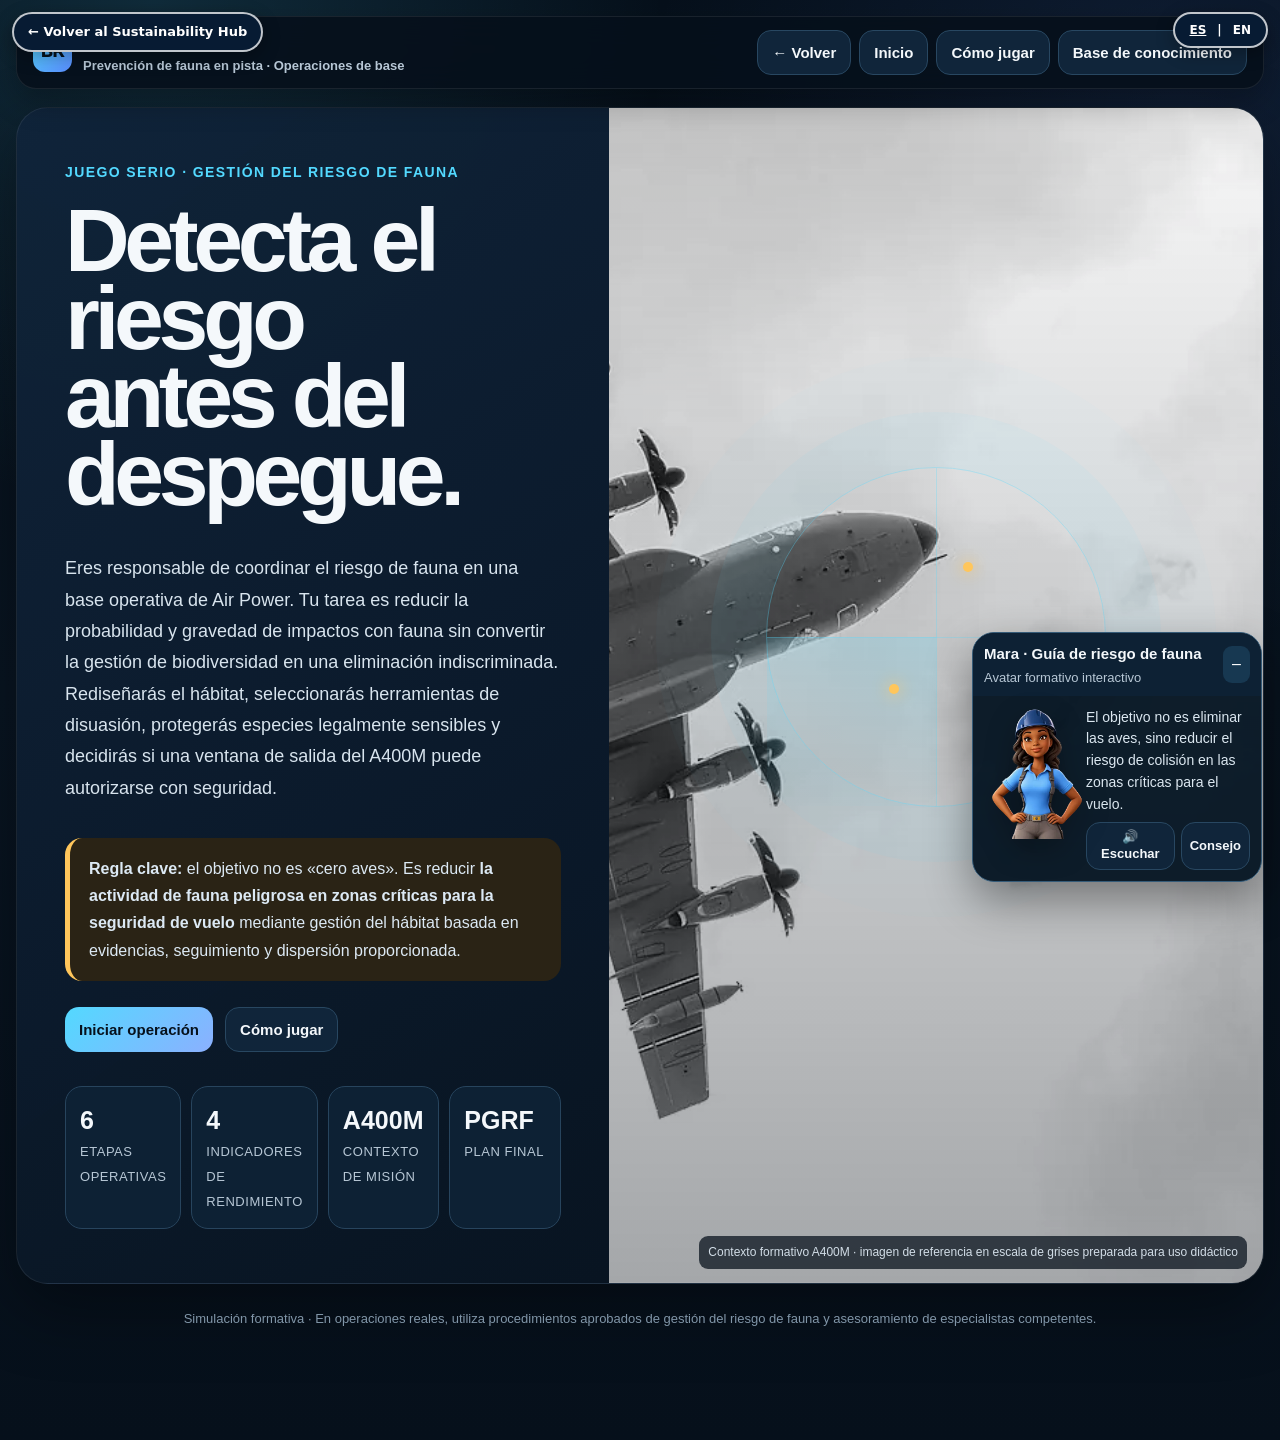
==== commit d27f706b: "Make game text, choices and guidance readable in Spanish and English" ====
--- a/index.html
+++ b/index.html
@@ -35,6 +35,43 @@
 .stage4-photo{min-height:480px;background-image:linear-gradient(180deg,rgba(10,27,42,.28),rgba(8,18,29,.38)),url('assets/aircraft.webp');background-size:cover;background-position:30% 42%;display:flex;flex-direction:column;justify-content:flex-start}.stage4-photo h3{font-size:34px;margin-top:210px;text-shadow:0 2px 8px rgba(0,0,0,.45)}.stage4-photo p{max-width:90%;background:rgba(7,18,29,.36);padding:8px 10px;border-radius:10px}.stage4-photo .chip{align-self:flex-start}.plan-card,.plan-card *{text-shadow:none}.plan-card h3,.plan-card h4,.plan-card b{color:#f3f9ff!important}.plan-card p,.plan-card span,.plan-card small{color:#dbe7f2!important}.plan-card.good h3,.plan-card.good b{color:#f2fff8!important}.plan-card.good p,.plan-card.good span{color:#dff7ea!important}.plan-card.bad h3,.plan-card.bad b{color:#fff5ef!important}.plan-card.bad p,.plan-card.bad span{color:#ffe2d3!important}@media(max-width:1050px){.hero,.mission-layout,.result{grid-template-columns:1fr}.hero-photo{min-height:520px}.stat-grid{grid-template-columns:repeat(2,1fr)}.grid3,.theory,.plan-grid{grid-template-columns:1fr}.theory-card.wide{grid-column:auto}.tool-grid{grid-template-columns:1fr}.page{padding:21px}.metric{grid-template-columns:120px 1fr 38px}.timeline{grid-template-columns:1fr 1fr}.avatar-wrap{right:8px;bottom:8px;width:220px}.topbar{align-items:flex-start}.nav{justify-content:flex-end}}
 </style>
 <link rel="stylesheet" href="stage1-game.css">
+
+<style>
+/* Readability pass v1: shared styling for the English and Spanish UI */
+body{font-size:16px;line-height:1.55}
+.brand small{font-size:13px;line-height:1.4}
+.eyebrow{font-size:14px;letter-spacing:.1em}
+.stat span{font-size:13px;line-height:1.5;letter-spacing:.04em}
+.chip{font-size:13px;line-height:1.35;letter-spacing:.045em}
+.photo-credit{font-size:12px}
+.map .map-training-label{font-size:13px;line-height:1.4}
+.map-legend span{font-size:13px;line-height:1.4}
+.metric label,.metric b{font-size:15px;line-height:1.45}
+.choice{font-size:16px;line-height:1.5}
+.choice strong,.plan-card b{font-size:17px;line-height:1.4}
+.choice span,.plan-card span,.tool-card span{font-size:15px;line-height:1.55}
+.choice small{font-size:13px;line-height:1.45}
+.tick{font-size:14px;line-height:1.5}
+.cost{font-size:13px}
+.ref{font-size:14px;line-height:1.6}
+.footer{font-size:13px;line-height:1.55}
+.avatar-wrap{width:290px}
+.avatar-head b{font-size:15px}
+.avatar-head span{font-size:13px;line-height:1.4}
+.avatar-msg{font-size:14px;line-height:1.55}
+.avatar-controls .btn{font-size:13px;line-height:1.3;min-height:36px}
+.btn{font-size:15px;line-height:1.4;min-height:43px}
+#mission1 .stage1-final .choice span{font-size:15px}
+#mission1 .stage1-final .choice small{font-size:13px}
+#mission6 .plan-requirements{font-size:16px;line-height:1.55}
+#mission6 .plan-selection-count{font-size:15px;line-height:1.4}
+@media(max-width:780px){
+ .avatar-wrap{width:min(270px,74vw);right:8px;bottom:8px}
+ .map-legend{max-width:94%}
+ .map-legend span{font-size:12px}
+ .stat span{font-size:12px}
+}
+</style>
 </head>
 <body>
 <a id="sn-hub-return" href="https://aug79-droid.github.io/sustainability-navigator/?lang=es#applications" aria-label="Volver al Sustainability Hub">← Volver al Sustainability Hub</a>
